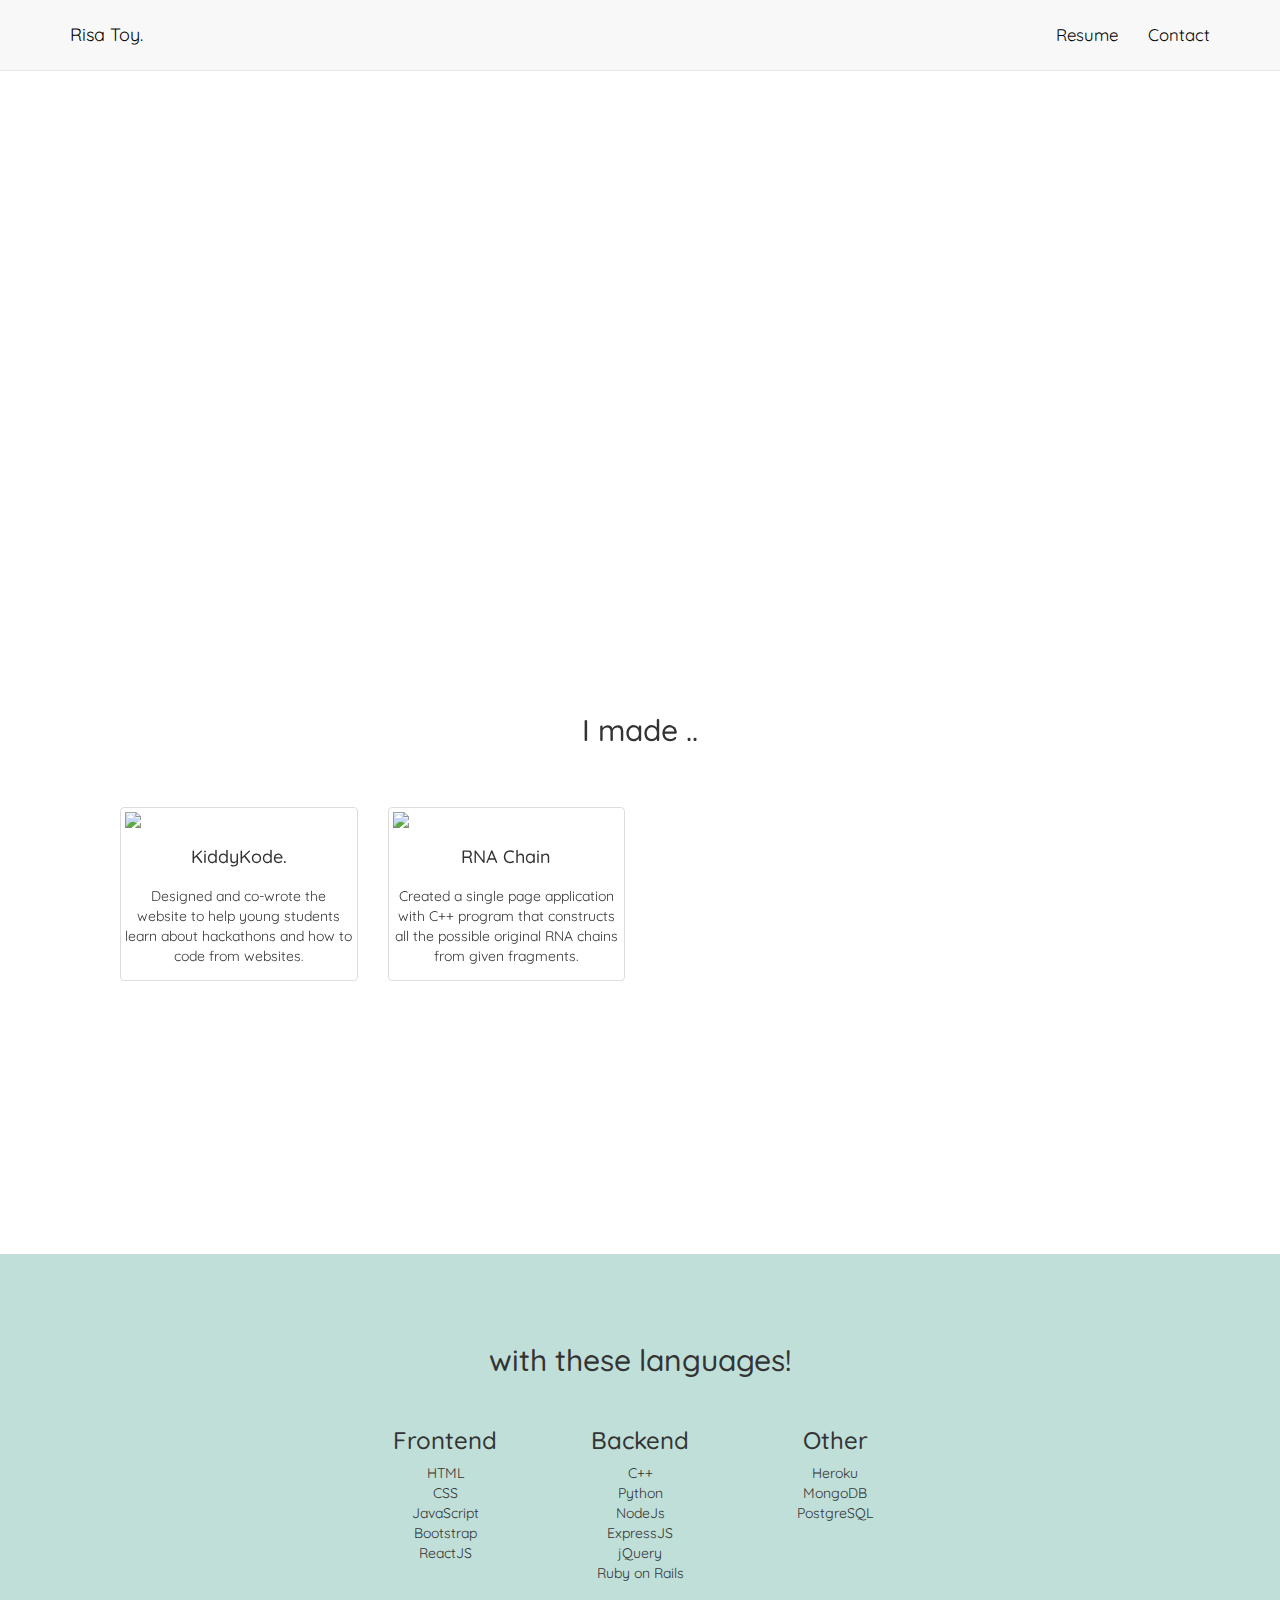
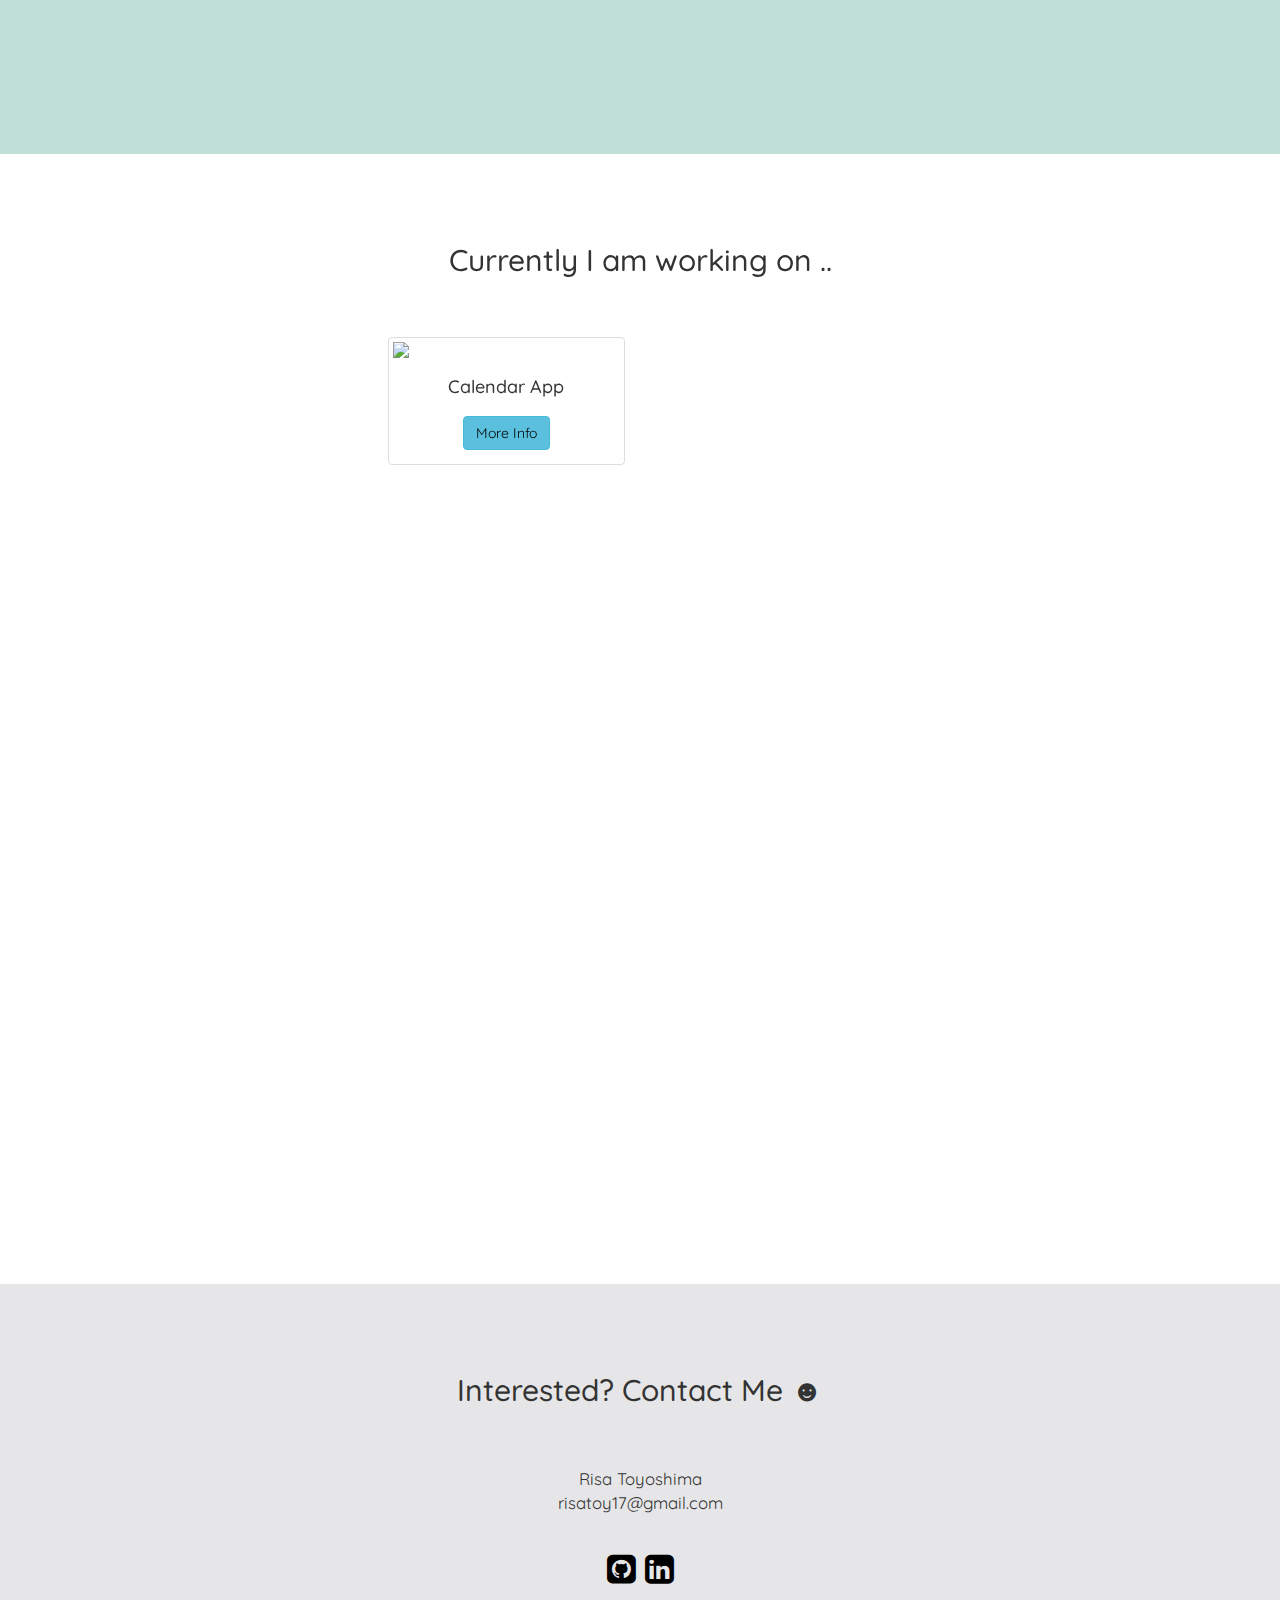
==== index.html @ 708b4627 "add fix background for mobile screen" ====
<!DOCTYPE html>
<html>
<head>
	<title>Risa Toyohsima</title>
	<link rel="stylesheet" type="text/css" href="css/styles.css">

	<link href="https://fonts.googleapis.com/css?family=Quicksand:500" rel="stylesheet">

	 <!-- Latest compiled and minified CSS -->
	<link rel="stylesheet" href="https://maxcdn.bootstrapcdn.com/bootstrap/3.3.7/css/bootstrap.min.css" integrity="sha384-BVYiiSIFeK1dGmJRAkycuHAHRg32OmUcww7on3RYdg4Va+PmSTsz/K68vbdEjh4u" crossorigin="anonymous">

	<!-- Optional theme -->
	<link rel="stylesheet" href="https://maxcdn.bootstrapcdn.com/bootstrap/3.3.7/css/bootstrap-theme.min.css" integrity="sha384-rHyoN1iRsVXV4nD0JutlnGaslCJuC7uwjduW9SVrLvRYooPp2bWYgmgJQIXwl/Sp" crossorigin="anonymous">

	<!-- Latest compiled and minified JavaScript -->
	<script src="https://maxcdn.bootstrapcdn.com/bootstrap/3.3.7/js/bootstrap.min.js" integrity="sha384-Tc5IQib027qvyjSMfHjOMaLkfuWVxZxUPnCJA7l2mCWNIpG9mGCD8wGNIcPD7Txa" crossorigin="anonymous"></script>

	<link rel="stylesheet" type="text/css" href="https://maxcdn.bootstrapcdn.com/font-awesome/4.7.0/css/font-awesome.min.css">  <!-- Font Awesome cdn -->

	<style>
	/*for mobile screen*/
	@media (max-width: 600px) {
		#wrap{background: none}

		body::before {
		  content:"";
		  display:block;
		  position:fixed;
		  top:0;
		  left:0;
		  z-index:-1;
		  width:100%;
		  height:100vh;
		  background:url(images/background.jpg) center/cover no-repeat; 
		  -webkit-background-size:cover;/*Android4*/
  	}
	}
	</style>

</head>
<body style="background-image: url(images/background.jpg); background-attachment: fixed;">
	<div id="wrap">
	<nav class="navbar navbar-default navbar-static-top" id="navigation">
	  <div class="container">
	    <div class="navbar-header">
	      <button type="button" class="navbar-toggle collapsed" data-toggle="collapse" data-target="#bs-example-navbar-collapse-1">
	        <span class="sr-only">Toggle navigation</span>
	        <span class="icon-bar"></span>
	        <span class="icon-bar"></span>
	        <span class="icon-bar"></span>
	      </button>
	      <a class="navbar-brand" href="#">Risa Toy.</a>
	    </div>

	    <div class="collapse navbar-collapse" id="bs-example-navbar-collapse-1">
	      <ul class="nav navbar-nav navbar-right">
	        <li><a href="files/RisaToyoshima_resume.pdf">Resume</a></li>
	        <li><a href="#contact">Contact</a></li>
	      </ul>
	    </div>
	  </div>
	</nav>


	<div id="header" class="text-center box1" style="background-image: url(images/header.jpg)">
		<div id="header-box">
			<h2> Hi, I am Risa</h2>
			<h4> Developer </h4>
		</div>
	</div>

	<div class="text-center box2">
		<h2> I made ..  </h2>

		<div class="row text-center" style="display:flex, flex-wrap: wrap;" id="box-projects">
			<div class="col-md-3 col-sm-6">
				<div class="thumbnail">
					<a href="https://agile-reef-60707.herokuapp.com/">
						<img src="images/kiddykode_screenshot.jpg">
					</a>
					<div class="caption">
						<h4>KiddyKode.</h4>
					</div>
					<p>
						Designed and co-wrote the website to help young students learn about hackathons and how to code from websites.
					</p>
				</div>
			</div>

			<div class="col-md-3 col-sm-6">
				<div class="thumbnail">
					<a href="https://sheltered-island-17339.herokuapp.com/">
						<img src="images/rnachain_screenshot.jpg">
					</a>
					<div class="caption">
						<h4>RNA Chain</h4>
					</div>
					<p>
						Created a single page application with C++ program that constructs all the possible original RNA chains from given fragments.
					</p>
				</div>
			</div>

		</div>

	</div>

	<div class="text-center box1" style="background-color: #c0dfd9">
		<h2> with these languages!</h2>
		<br >
		<div class="row">
			<div class="col-sm-2 col-sm-offset-3">
				<h3>Frontend</h3>
			</div>
			<div class="col-sm-2">
				<h3>Backend</h3>
			</div>
			<div class="col-sm-2">
				<h3>Other</h3>
			</div>
		</div>
		<div class="row">
			<div class="col-sm-2 col-sm-offset-3">
				<ul>
					<li>HTML</li>
					<li>CSS</li>
					<li>JavaScript</li>
					<li>Bootstrap</li>
					<li>ReactJS</li>
				</ul>
			</div>
			<div class="col-sm-2">
				<ul>
					<li>C++</li>
					<li>Python</li>
					<li>NodeJs</li>
					<li>ExpressJS</li>
					<li>jQuery</li>
					<li>Ruby on Rails</li>
				</ul>
			</div>
			<div class="col-sm-2">
				<ul>
					<li>Heroku</li>
					<li>MongoDB</li>
					<li>PostgreSQL</li>
				</ul>
			</div>
		</div>
	</div>

	<div class="text-center box2">
			<h2> Currently I am working on .. </h2>

			<div class="row text-center" style="display:flex, flex-wrap: wrap;" id="box-projects">
				<div class="col-md-3 col-md-offset-3 col-sm-6">
					<div class="thumbnail">
						<a href="https://pacific-cliffs-77403.herokuapp.com/">
							<img src="images/calendarapp_screenshot.jpg">
						</a>
						<div class="caption">
							<h4>Calendar App</h4>
						</div>
						<p>
							<a href="calendar.html" class="btn btn-info">More Info</a>
						</p>
					</div>
				</div>
			</div>
	</div>

	<div class="text-center box1" style="background-image: url(images/adventure.jpg)">
		<div id="statement-box">
			<h1> I am full of eagerness and curiosity,</h1>
			<h1> passionate about learning new things!</h1>
		</div>
	</div>

	<div id="contact" class="text-center box1" style="background-color: #e6e6e8">
		<h2>Interested? Contact Me ☻ </h2>

		<div id="contact-box" class="text-center">
			Risa Toyoshima<br>
			risatoy17@gmail.com
			<div id="social-buttons" class="text-center">
				<a href="https://github.com/Risatoy"><i class="fa fa-github-square" aria-hidden="true"></i></a>
				<a href="https://www.linkedin.com/in/risatoyoshima/"><i class="fa fa-linkedin-square" aria-hidden="true"></i></a>
			</div>
		</div>

	</div>
</div>
</body>
</html>
---- css/styles.css ----
body, h2, div {
	font-family: 'Quicksand', sans-serif;
}

body:before {
  content: "";
  display: block;
  position: fixed;
  left: 0;
  top: 0;
  width: 100%;
  height: 100%;
  z-index: -10;
  background: url(photos/2452.jpg) no-repeat center center;
  -webkit-background-size: cover;
  -moz-background-size: cover;
  -o-background-size: cover;
  background-size: cover;
}

#navigation {
	margin-bottom: 0;
	padding: 10px;
	font-size: 120%;
}

#header {
	color: white;
	padding: 200px;
}

#header-box {
	outline: white solid thick;
	width: 370px;
	padding: 30px;
	margin: auto;
}


.box1 {
	background-position: center;
	min-height: 500px;
	position: relative;
	background-size: cover;
	padding: 70px;
}

.box2 {
	background-position: center;
	min-height: 630px;
	position: relative;
	background-size: cover;
	padding: 70px;
}

ul {
	list-style: none;
	padding-left: 0;
}

#statement-box {
	margin: auto;
	padding: 110px;
	color: white;
	line-height: 200%;
	font-weight: bold;
}

#contact-box {
	padding: 50px;
	font-size: 120%;

}

#social-buttons {
	padding: 30px;
	font-size: 200%;
}

a {
	text-decoration: none;
	color: black !important;
}

#box-projects {
	padding: 50px;
}
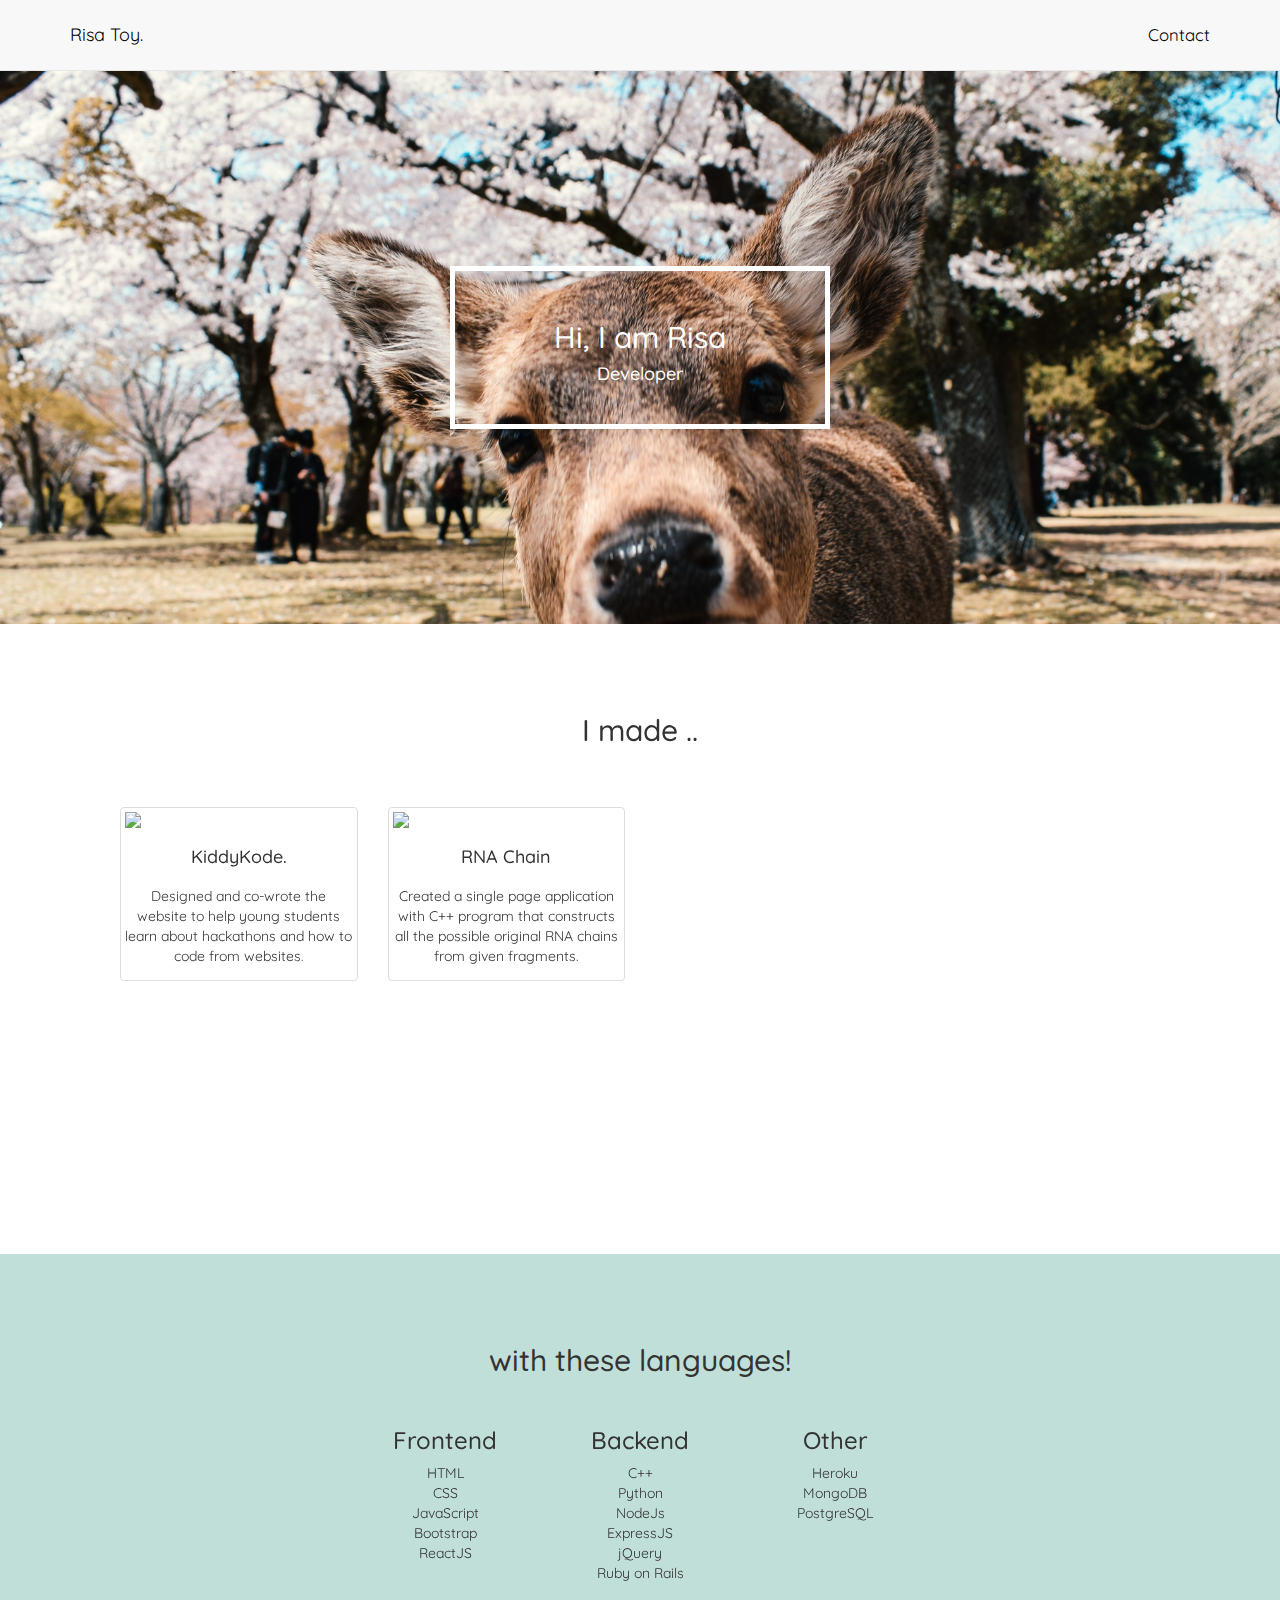
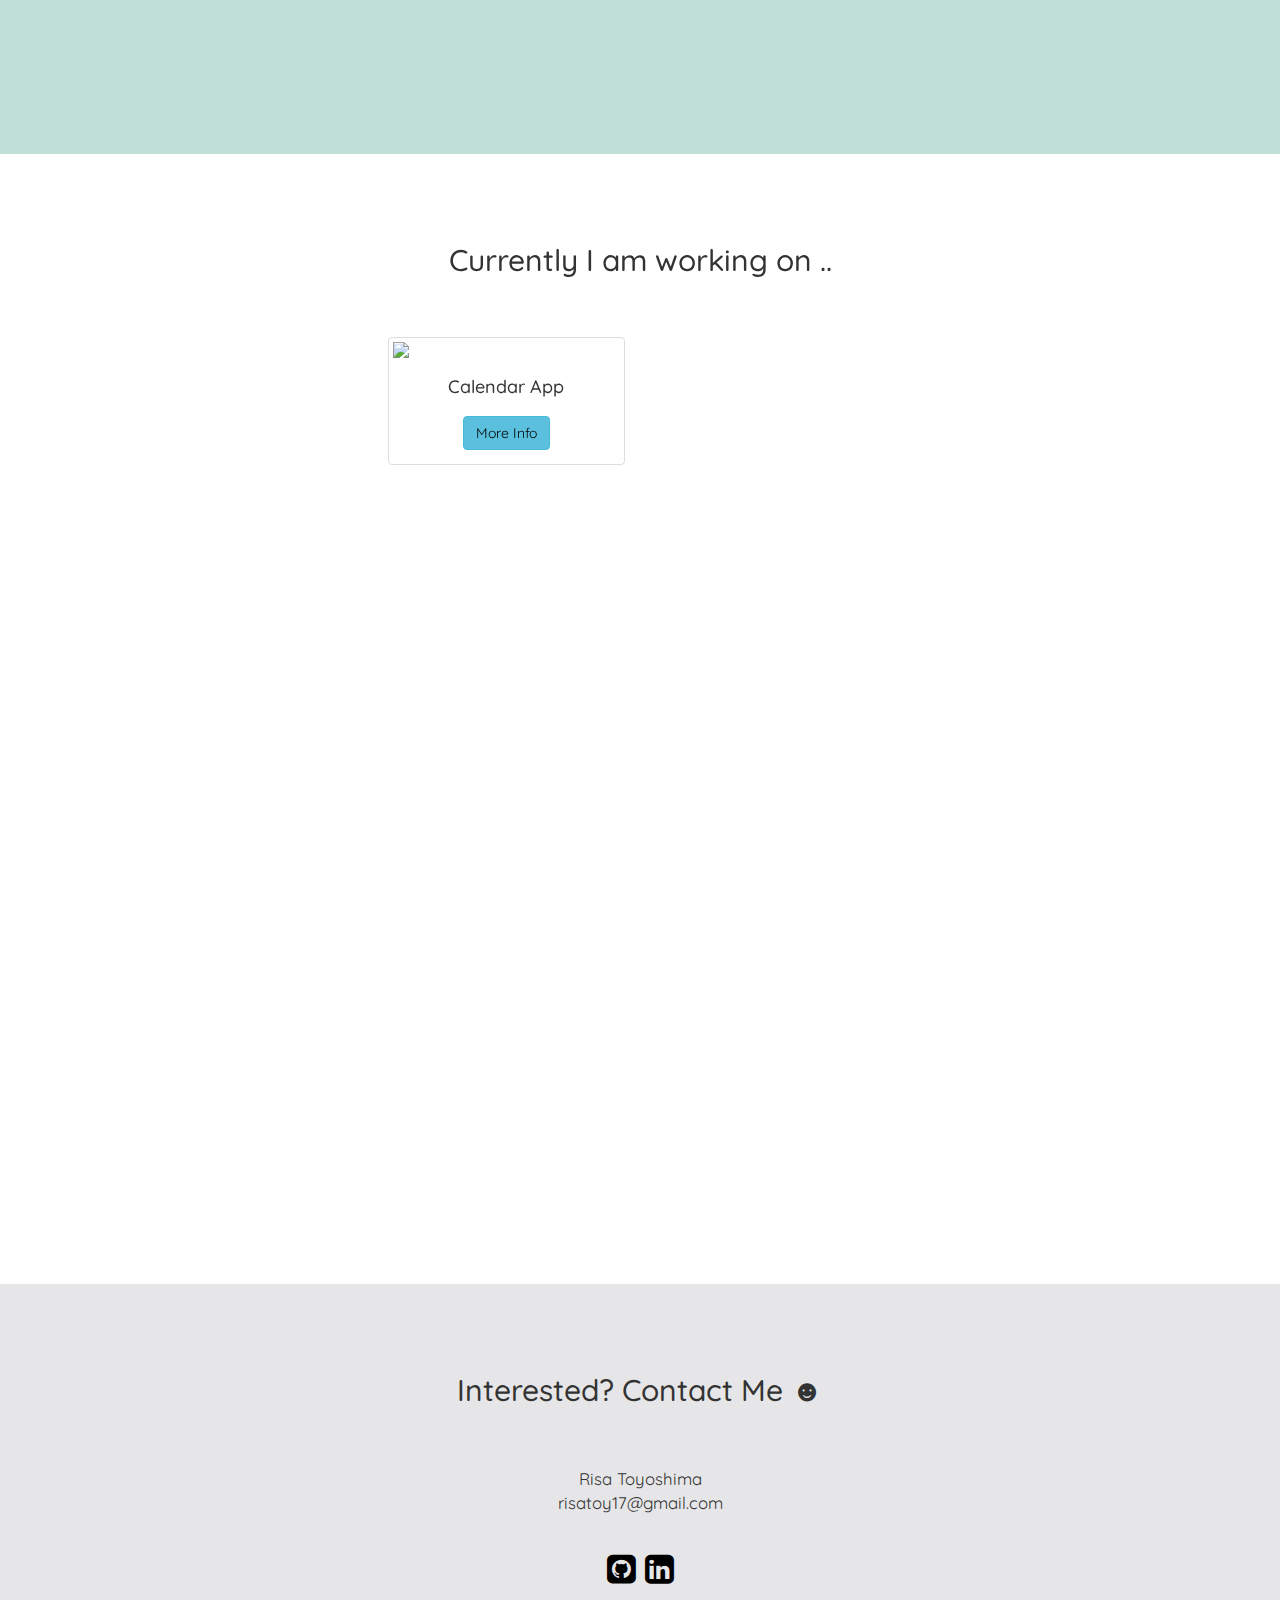
==== commit 7626090f: "remove resume" ====
--- a/index.html
+++ b/index.html
@@ -54,7 +54,7 @@
 
 	    <div class="collapse navbar-collapse" id="bs-example-navbar-collapse-1">
 	      <ul class="nav navbar-nav navbar-right">
-	        <li><a href="files/RisaToyoshima_resume.pdf">Resume</a></li>
+<!--	        <li><a href="files/RisaToyoshima_resume.pdf">Resume</a></li>-->
 	        <li><a href="#contact">Contact</a></li>
 	      </ul>
 	    </div>
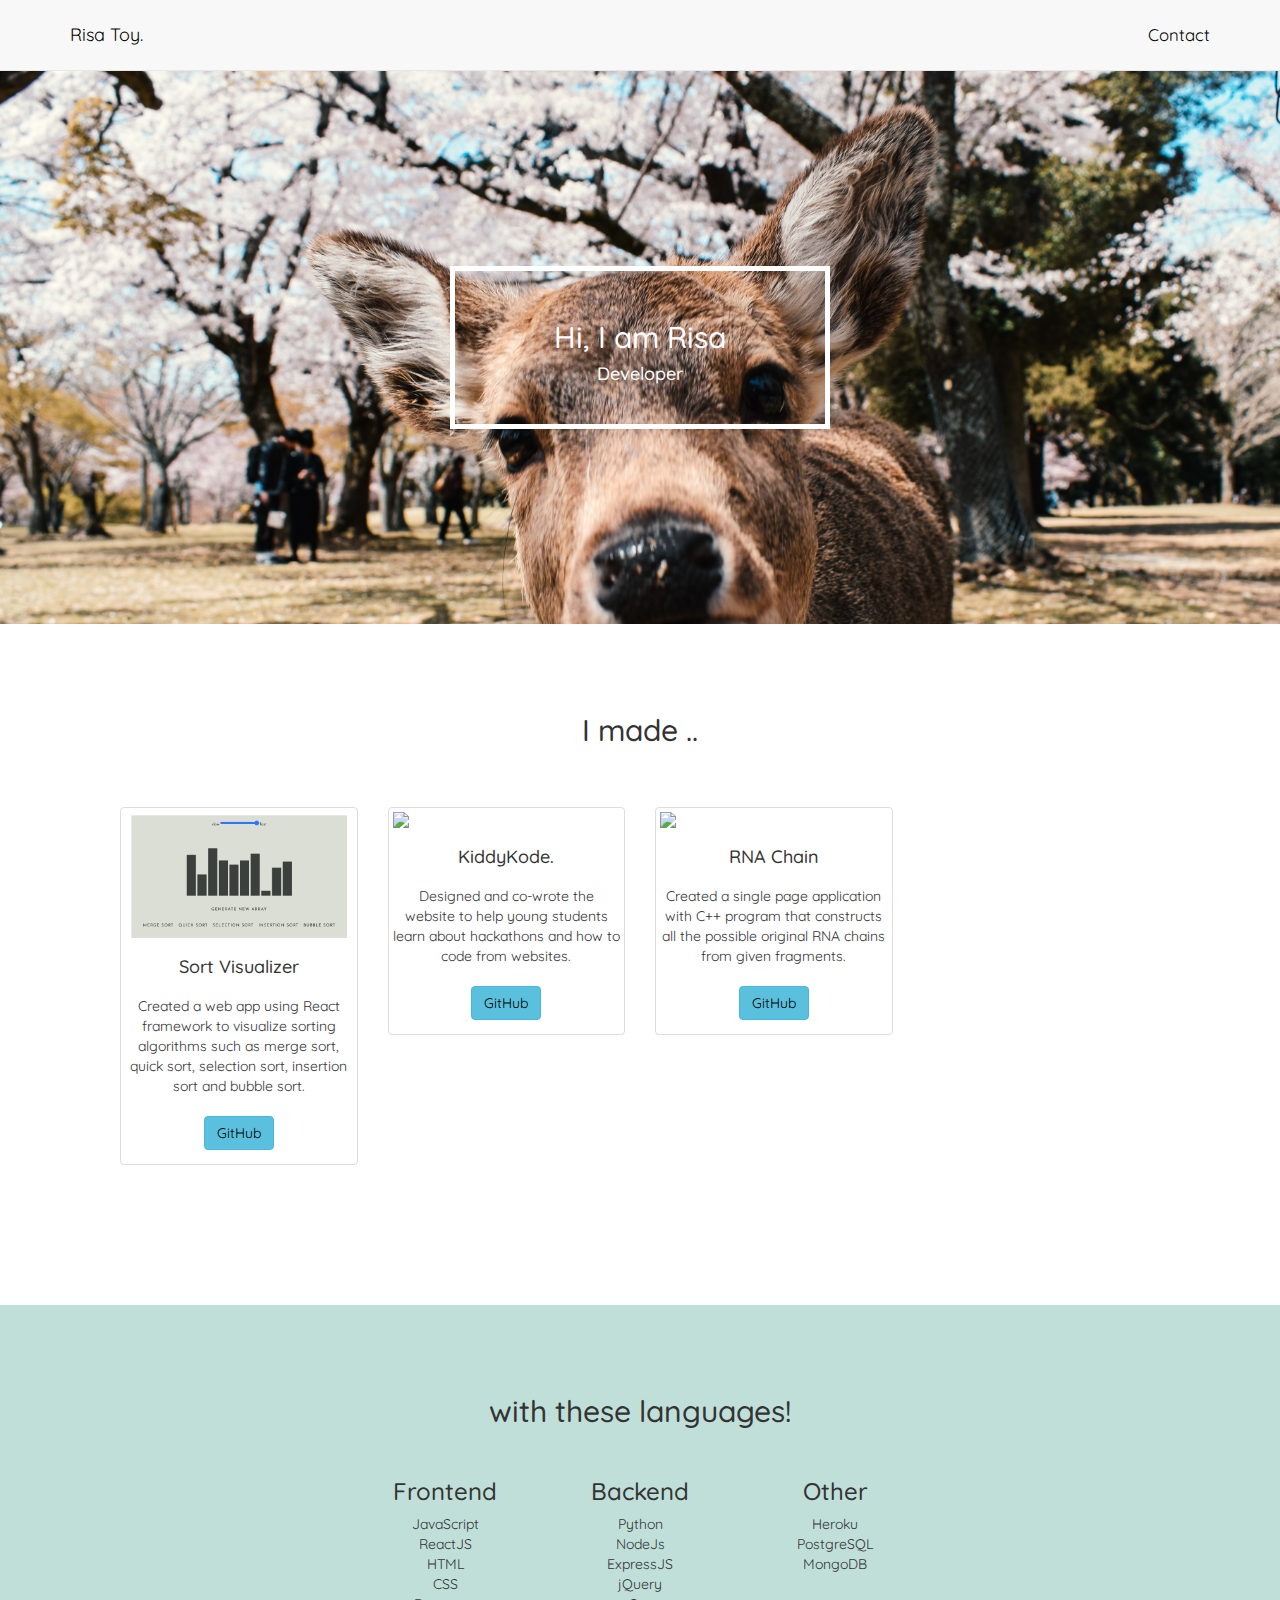
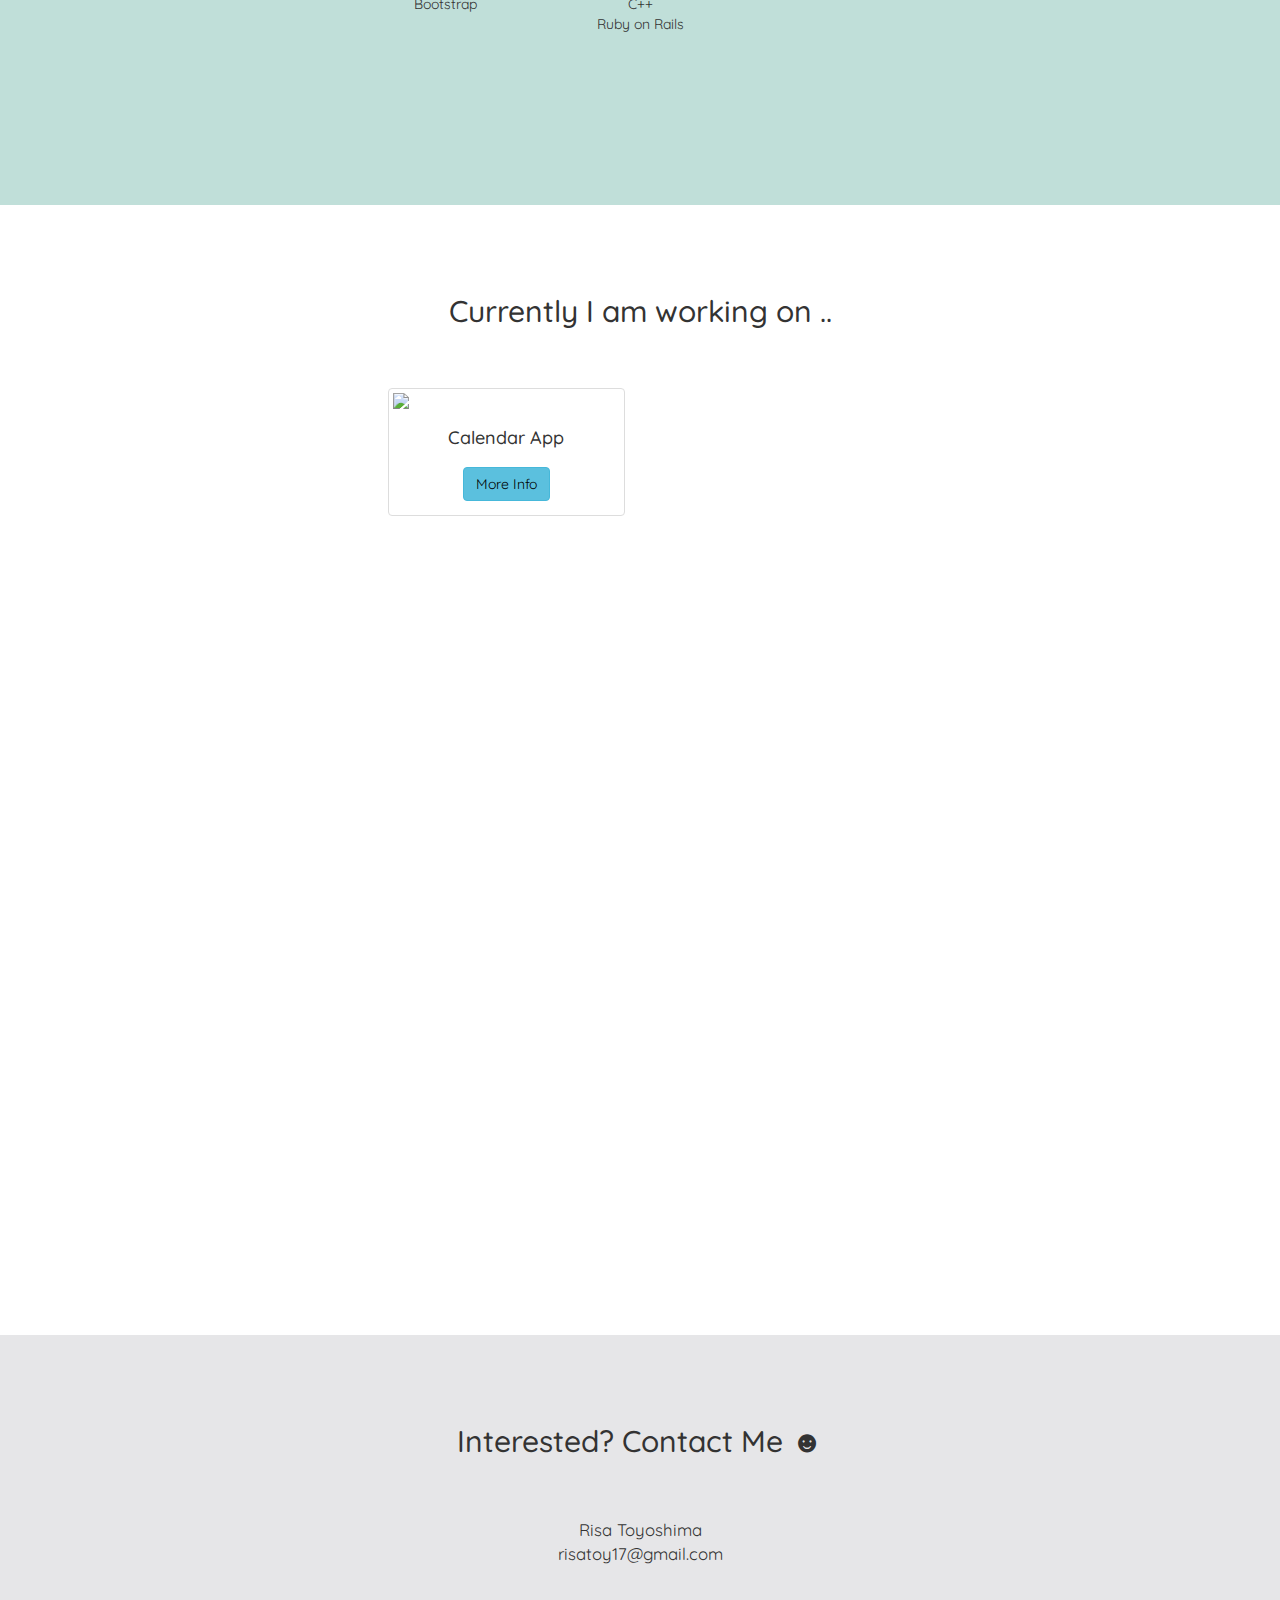
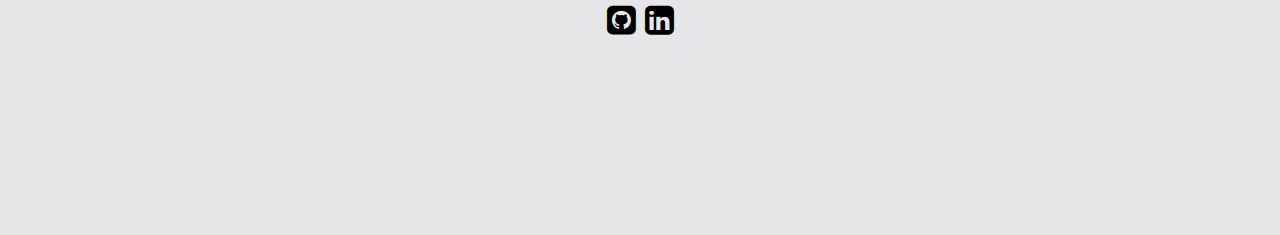
==== commit 9df5c11e: "add sort visualier project" ====
--- a/index.html
+++ b/index.html
@@ -73,7 +73,23 @@
 		<h2> I made ..  </h2>
 
 		<div class="row text-center" style="display:flex, flex-wrap: wrap;" id="box-projects">
-			<div class="col-md-3 col-sm-6">
+			<div class="col-md-3 col-sm-6 d-flex">
+				<div class="thumbnail">
+					<a href="https://risatoy.github.io/sort-visualizer/">
+						<img src="images/sortvisualizer_screenshot.png">
+					</a>
+					<div class="caption">
+						<h4>Sort Visualizer</h4>
+					</div>
+					<p>
+						Created a web app using React framework to visualize sorting algorithms such as merge sort, quick sort, selection sort, insertion sort and bubble sort. <br><br>
+
+						<a href="https://github.com/risatoy/sort-visualizer" class="btn btn-info">GitHub</a>
+					</p>
+				</div>
+			</div>
+
+			<div class="col-md-3 col-sm-6 d-flex">
 				<div class="thumbnail">
 					<a href="https://agile-reef-60707.herokuapp.com/">
 						<img src="images/kiddykode_screenshot.jpg">
@@ -82,12 +98,13 @@
 						<h4>KiddyKode.</h4>
 					</div>
 					<p>
-						Designed and co-wrote the website to help young students learn about hackathons and how to code from websites.
+						Designed and co-wrote the website to help young students learn about hackathons and how to code from websites. <br><br>
+						<a href="https://github.com/risatoy/KiddyKode" class="btn btn-info">GitHub</a>
 					</p>
 				</div>
 			</div>
 
-			<div class="col-md-3 col-sm-6">
+			<div class="col-md-3 col-sm-6 d-flex">
 				<div class="thumbnail">
 					<a href="https://sheltered-island-17339.herokuapp.com/">
 						<img src="images/rnachain_screenshot.jpg">
@@ -96,7 +113,8 @@
 						<h4>RNA Chain</h4>
 					</div>
 					<p>
-						Created a single page application with C++ program that constructs all the possible original RNA chains from given fragments.
+						Created a single page application with C++ program that constructs all the possible original RNA chains from given fragments. <br><br>
+						<a href="https://github.com/risatoy/RNAchain" class="btn btn-info">GitHub</a>
 					</p>
 				</div>
 			</div>
@@ -122,28 +140,28 @@
 		<div class="row">
 			<div class="col-sm-2 col-sm-offset-3">
 				<ul>
+					<li>JavaScript</li>
+					<li>ReactJS</li>
 					<li>HTML</li>
 					<li>CSS</li>
-					<li>JavaScript</li>
 					<li>Bootstrap</li>
-					<li>ReactJS</li>
 				</ul>
 			</div>
 			<div class="col-sm-2">
 				<ul>
-					<li>C++</li>
 					<li>Python</li>
 					<li>NodeJs</li>
 					<li>ExpressJS</li>
 					<li>jQuery</li>
+					<li>C++</li>
 					<li>Ruby on Rails</li>
 				</ul>
 			</div>
 			<div class="col-sm-2">
 				<ul>
 					<li>Heroku</li>
+					<li>PostgreSQL</li>
 					<li>MongoDB</li>
-					<li>PostgreSQL</li>
 				</ul>
 			</div>
 		</div>
--- a/css/styles.css
+++ b/css/styles.css
@@ -1,21 +1,5 @@
 body, h2, div {
 	font-family: 'Quicksand', sans-serif;
-}
-
-body:before {
-  content: "";
-  display: block;
-  position: fixed;
-  left: 0;
-  top: 0;
-  width: 100%;
-  height: 100%;
-  z-index: -10;
-  background: url(photos/2452.jpg) no-repeat center center;
-  -webkit-background-size: cover;
-  -moz-background-size: cover;
-  -o-background-size: cover;
-  background-size: cover;
 }
 
 #navigation {
@@ -35,7 +19,6 @@
 	padding: 30px;
 	margin: auto;
 }
-
 
 .box1 {
 	background-position: center;
@@ -84,4 +67,4 @@
 
 #box-projects {
 	padding: 50px;
-}
+}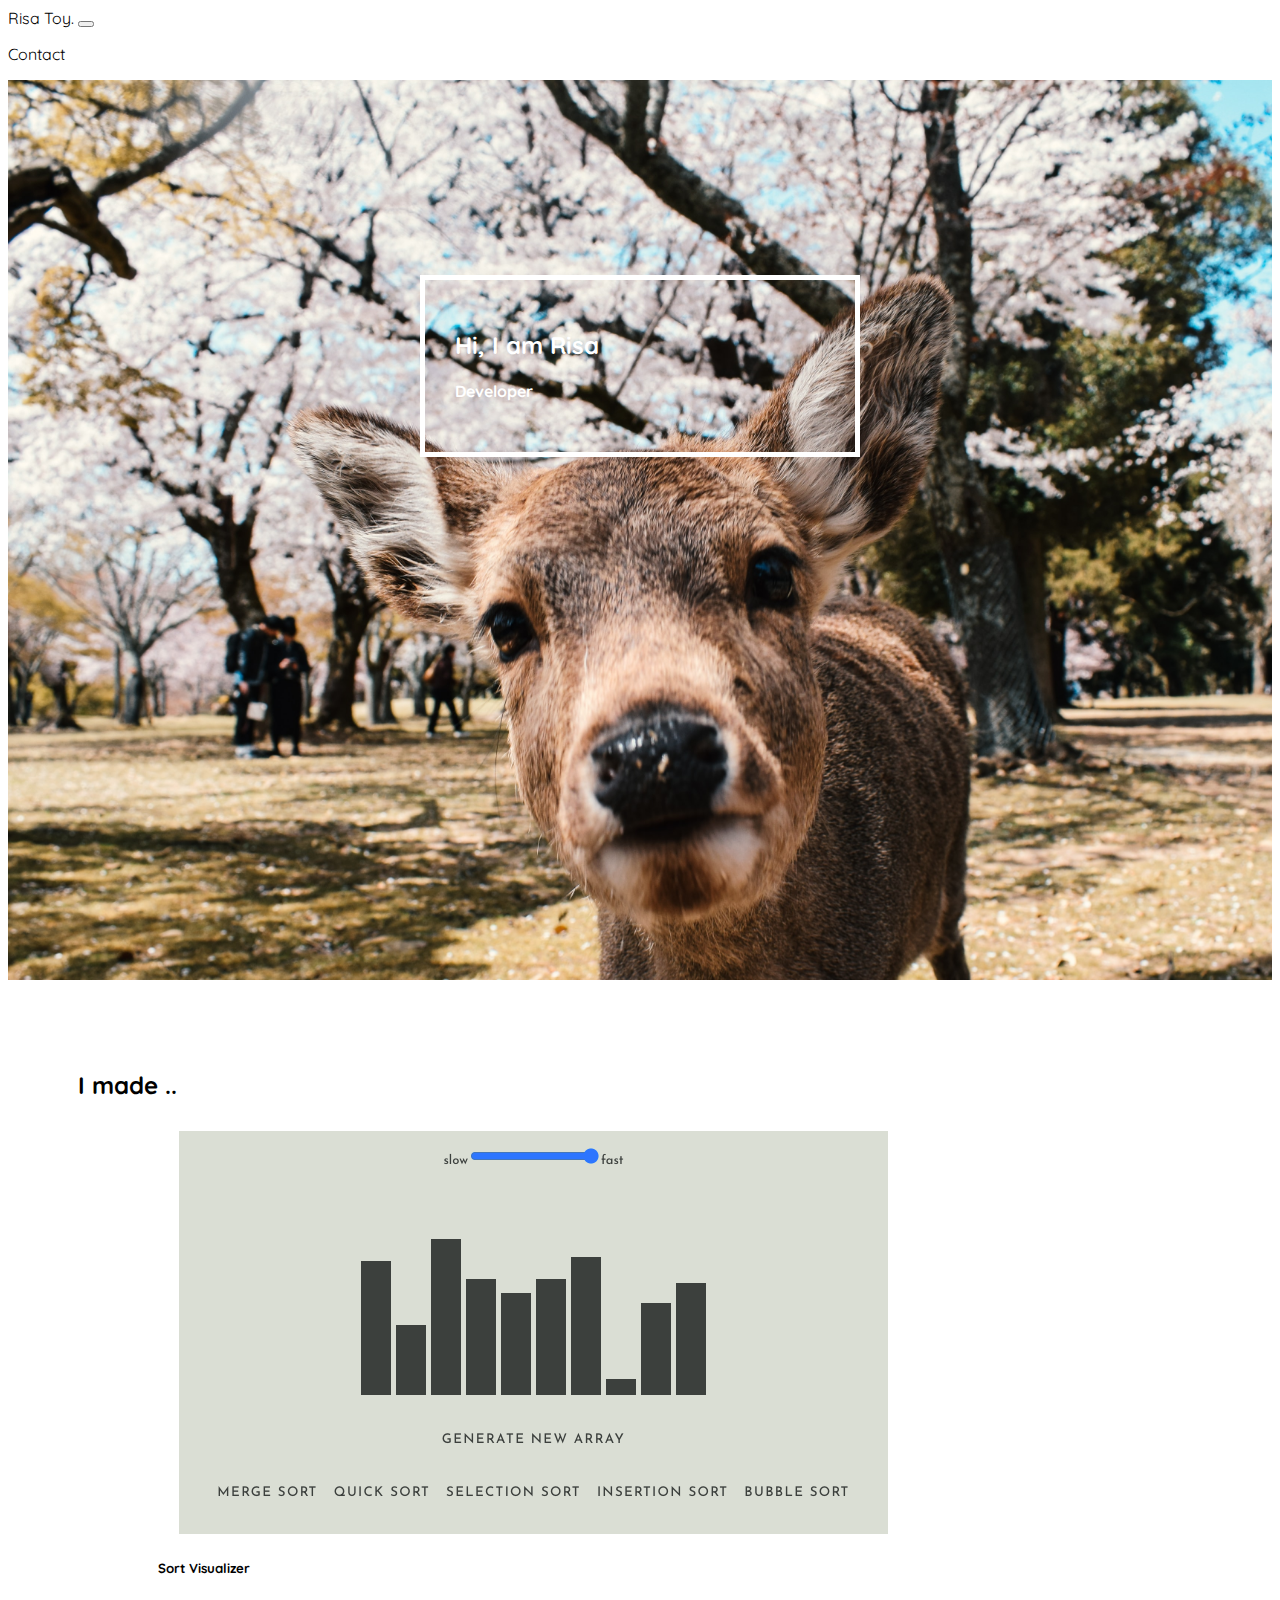
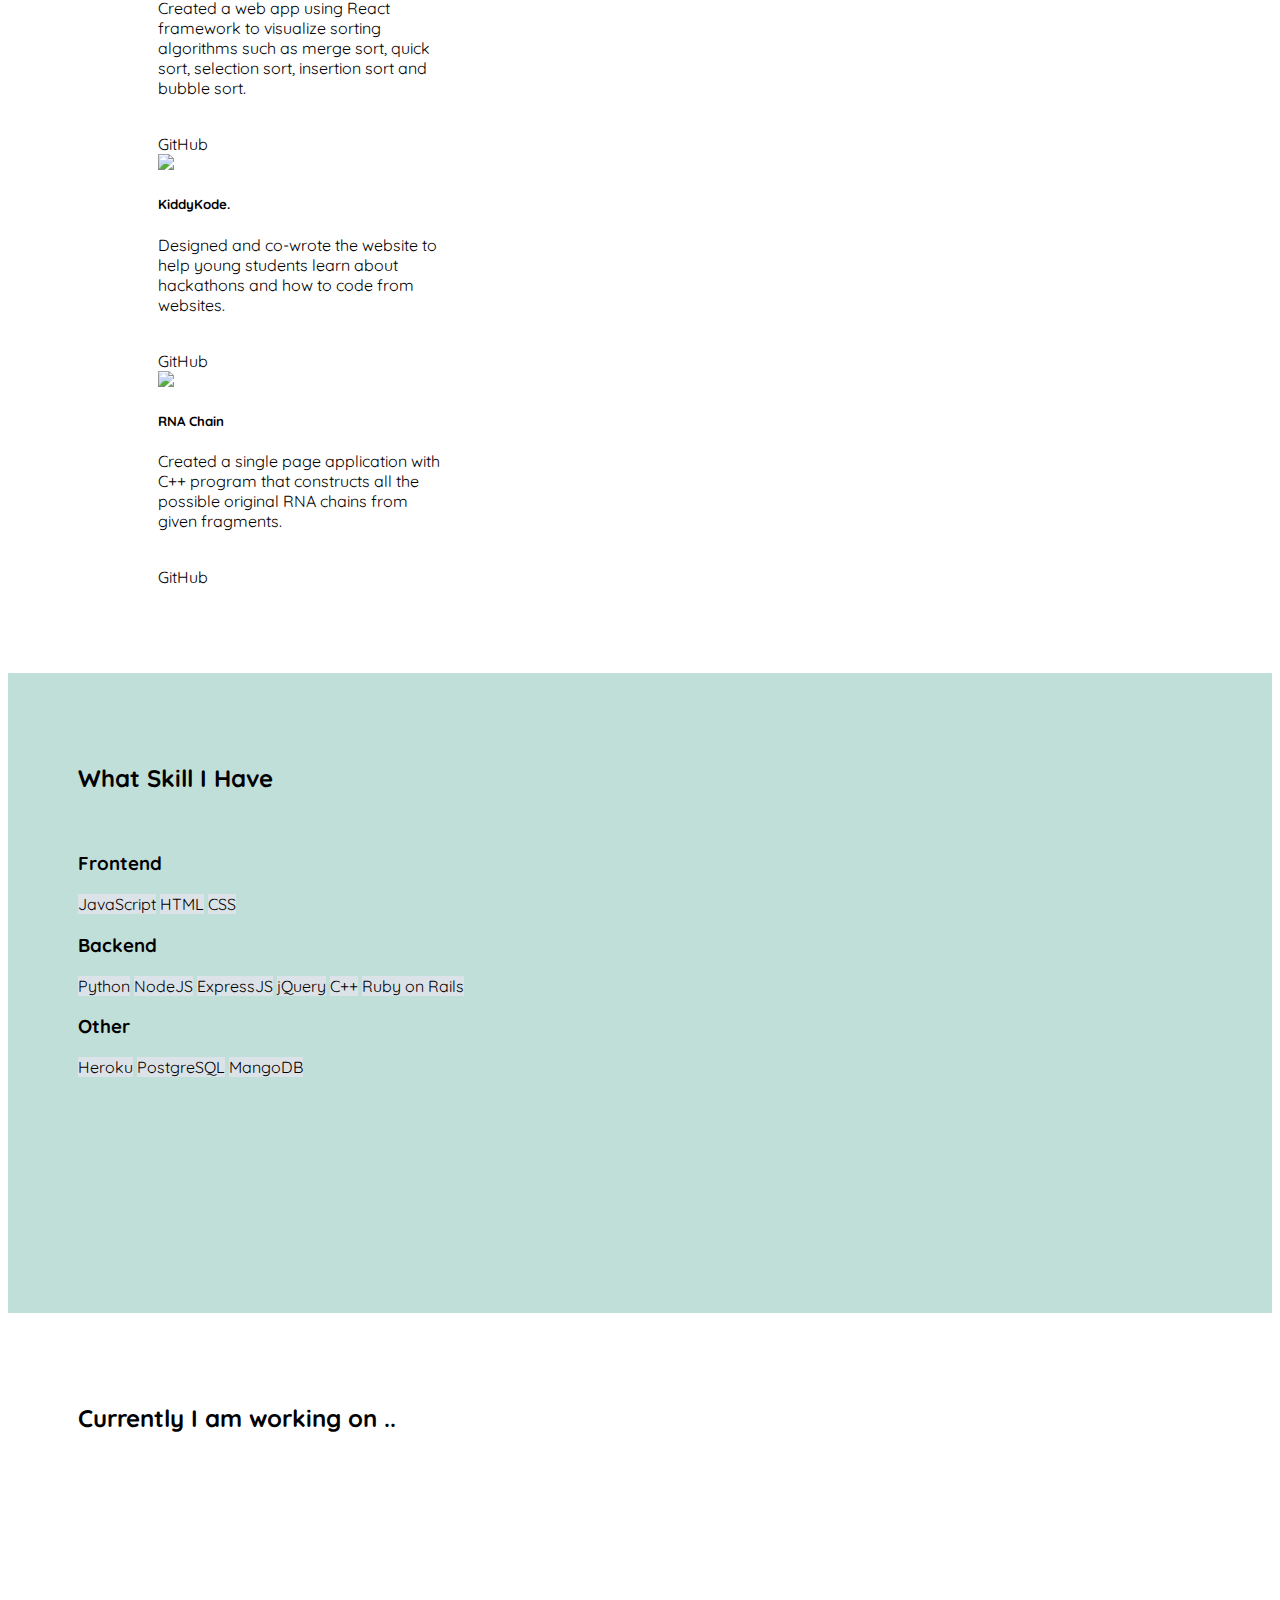
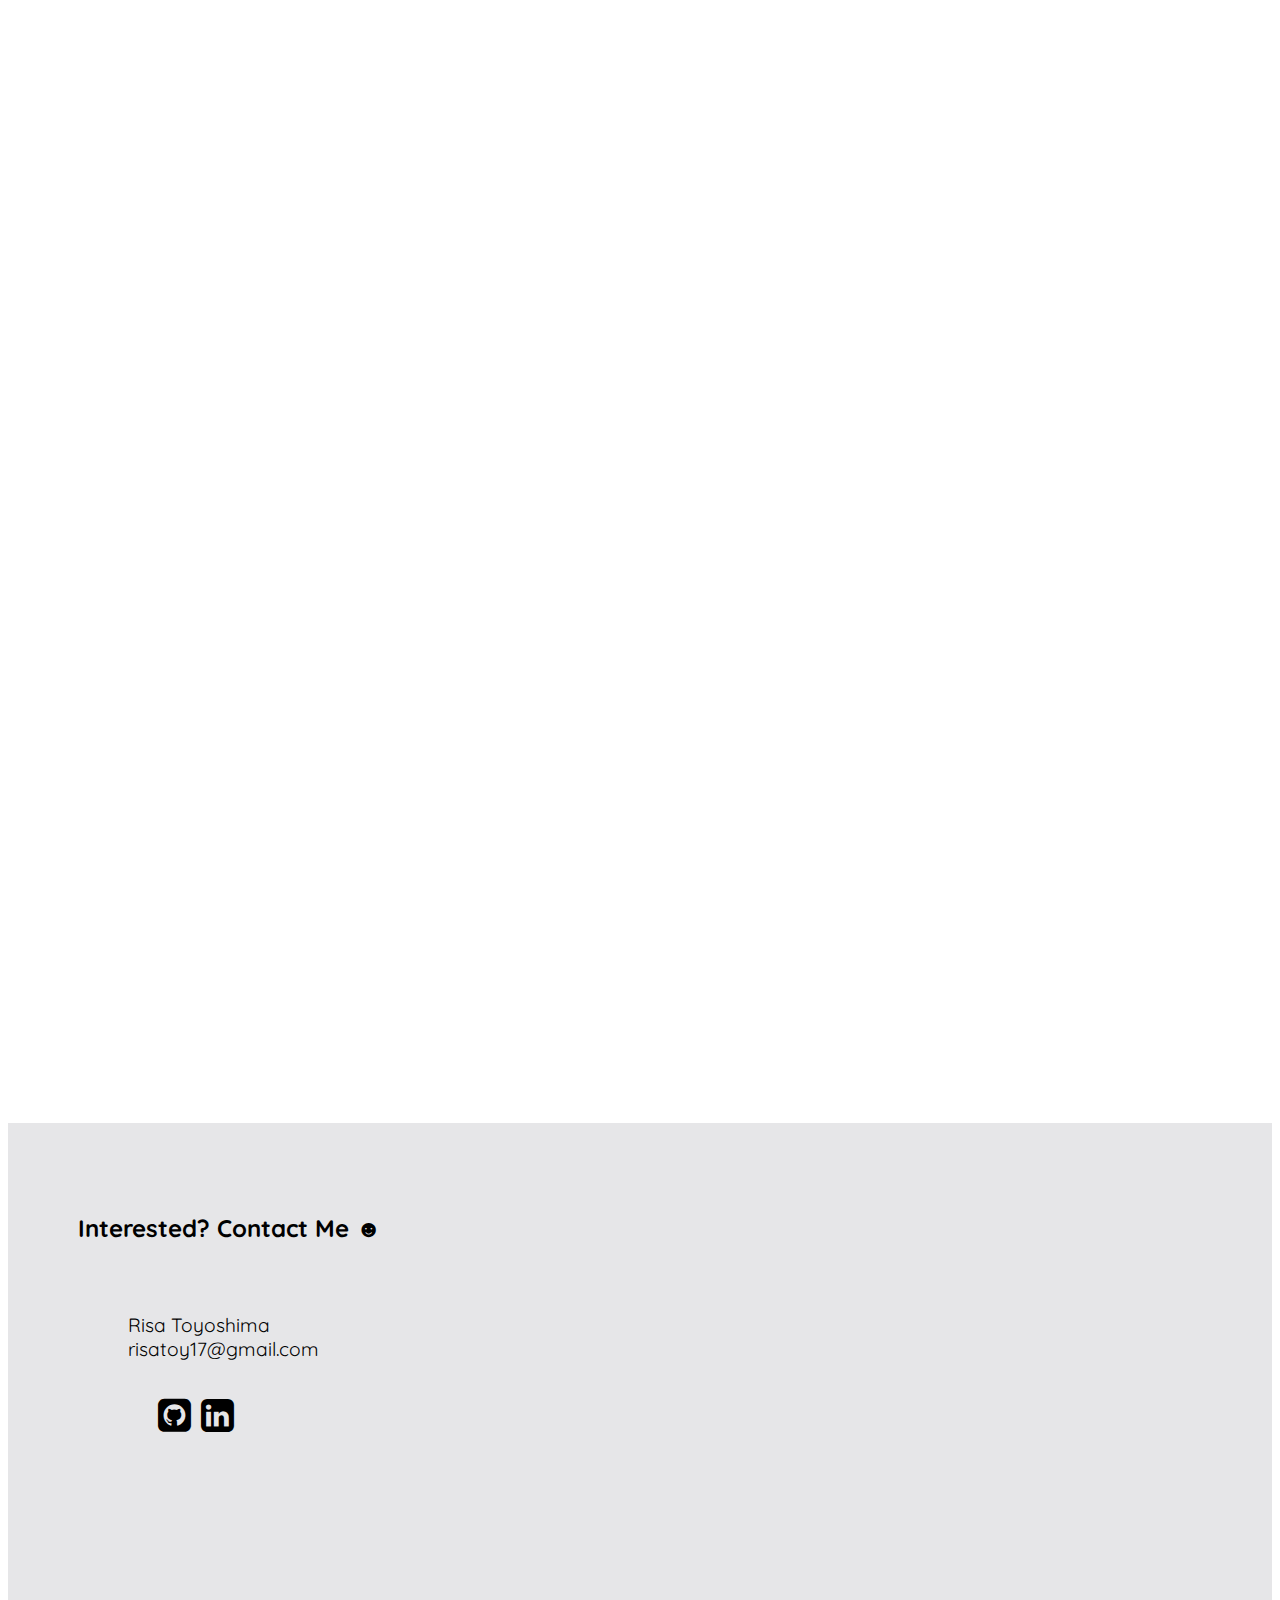
==== commit 90ed2b69: "updated my skills" ====
--- a/index.html
+++ b/index.html
@@ -6,15 +6,9 @@
 
 	<link href="https://fonts.googleapis.com/css?family=Quicksand:500" rel="stylesheet">
 
-	 <!-- Latest compiled and minified CSS -->
-	<link rel="stylesheet" href="https://maxcdn.bootstrapcdn.com/bootstrap/3.3.7/css/bootstrap.min.css" integrity="sha384-BVYiiSIFeK1dGmJRAkycuHAHRg32OmUcww7on3RYdg4Va+PmSTsz/K68vbdEjh4u" crossorigin="anonymous">
-
-	<!-- Optional theme -->
-	<link rel="stylesheet" href="https://maxcdn.bootstrapcdn.com/bootstrap/3.3.7/css/bootstrap-theme.min.css" integrity="sha384-rHyoN1iRsVXV4nD0JutlnGaslCJuC7uwjduW9SVrLvRYooPp2bWYgmgJQIXwl/Sp" crossorigin="anonymous">
-
-	<!-- Latest compiled and minified JavaScript -->
-	<script src="https://maxcdn.bootstrapcdn.com/bootstrap/3.3.7/js/bootstrap.min.js" integrity="sha384-Tc5IQib027qvyjSMfHjOMaLkfuWVxZxUPnCJA7l2mCWNIpG9mGCD8wGNIcPD7Txa" crossorigin="anonymous"></script>
-
+	 <!-- Bootstrap CSS -->
+	<link rel="stylesheet" href="https://cdn.jsdelivr.net/npm/bootstrap@4.6.0/dist/css/bootstrap.min.css" integrity="sha384-B0vP5xmATw1+K9KRQjQERJvTumQW0nPEzvF6L/Z6nronJ3oUOFUFpCjEUQouq2+l" crossorigin="anonymous">
+	
 	<link rel="stylesheet" type="text/css" href="https://maxcdn.bootstrapcdn.com/font-awesome/4.7.0/css/font-awesome.min.css">  <!-- Font Awesome cdn -->
 
 	<style>
@@ -40,26 +34,20 @@
 </head>
 <body style="background-image: url(images/background.jpg); background-attachment: fixed;">
 	<div id="wrap">
-	<nav class="navbar navbar-default navbar-static-top" id="navigation">
-	  <div class="container">
-	    <div class="navbar-header">
-	      <button type="button" class="navbar-toggle collapsed" data-toggle="collapse" data-target="#bs-example-navbar-collapse-1">
-	        <span class="sr-only">Toggle navigation</span>
-	        <span class="icon-bar"></span>
-	        <span class="icon-bar"></span>
-	        <span class="icon-bar"></span>
-	      </button>
-	      <a class="navbar-brand" href="#">Risa Toy.</a>
-	    </div>
+		<nav class="navbar navbar-expand-lg navbar-light bg-light">
+			<a class="navbar-brand" href="#">Risa Toy.</a>
 
-	    <div class="collapse navbar-collapse" id="bs-example-navbar-collapse-1">
-	      <ul class="nav navbar-nav navbar-right">
-<!--	        <li><a href="files/RisaToyoshima_resume.pdf">Resume</a></li>-->
-	        <li><a href="#contact">Contact</a></li>
-	      </ul>
-	    </div>
-	  </div>
-	</nav>
+			<button class="navbar-toggler" type="button" data-toggle="collapse" data-target="#navbarNav" aria-controls="navbarNav" aria-expanded="false" aria-label="Toggle navigation">
+			  <span class="navbar-toggler-icon"></span>
+			</button>
+			<div class="collapse navbar-collapse" id="navbarNav">
+			  <ul class="navbar-nav">
+				<li class="nav-item">
+				  <a class="nav-link" href="#contact">Contact</a>
+				</li>
+			  </ul>
+			</div>
+		  </nav>	
 
 
 	<div id="header" class="text-center box1" style="background-image: url(images/header.jpg)">
@@ -72,119 +60,80 @@
 	<div class="text-center box2">
 		<h2> I made ..  </h2>
 
-		<div class="row text-center" style="display:flex, flex-wrap: wrap;" id="box-projects">
-			<div class="col-md-3 col-sm-6 d-flex">
-				<div class="thumbnail">
-					<a href="https://risatoy.github.io/sort-visualizer/">
-						<img src="images/sortvisualizer_screenshot.png">
-					</a>
-					<div class="caption">
-						<h4>Sort Visualizer</h4>
+		<dir class="row ">
+			<dir class='col-sm-4'>
+				<div class="card" style="width: 18rem;">
+					<img src="images/sortvisualizer_screenshot.png" class="card-img-top">
+					<div class="card-body">
+						<h5 class="card-title">Sort Visualizer</h5>
+						<p class="card-text">Created a web app using React framework to visualize sorting algorithms such as merge sort, quick sort, selection sort, insertion sort and bubble sort. <br><br></p>
+						<a href="https://github.com/risatoy/sort-visualizer" class="btn btn-primary">GitHub</a>
 					</div>
-					<p>
-						Created a web app using React framework to visualize sorting algorithms such as merge sort, quick sort, selection sort, insertion sort and bubble sort. <br><br>
+				</div>
+			</dir>
 
-						<a href="https://github.com/risatoy/sort-visualizer" class="btn btn-info">GitHub</a>
-					</p>
+			<dir class='col-sm-4'>
+				<div class="card" style="width: 18rem;">
+					<img src="images/kiddykode_screenshot.jpg" class="card-img-top">
+					<div class="card-body">
+						<h5 class="card-title">KiddyKode.</h5>
+						<p class="card-text">Designed and co-wrote the website to help young students learn about hackathons and how to code from websites. <br><br></p>
+						<a href="https://github.com/risatoy/KiddyKode" class="btn btn-primary">GitHub</a>
+					</div>
 				</div>
-			</div>
+			</dir>
 
-			<div class="col-md-3 col-sm-6 d-flex">
-				<div class="thumbnail">
-					<a href="https://agile-reef-60707.herokuapp.com/">
-						<img src="images/kiddykode_screenshot.jpg">
-					</a>
-					<div class="caption">
-						<h4>KiddyKode.</h4>
+			<dir class='col-sm-4'>
+				<div class="card" style="width: 18rem;">
+					<img src="images/rnachain_screenshot.jpg" class="card-img-top">
+					<div class="card-body">
+						<h5 class="card-title">RNA Chain</h5>
+						<p class="card-text">Created a single page application with C++ program that constructs all the possible original RNA chains from given fragments. <br><br></p>
+						<a href="https://github.com/risatoy/RNAchain" class="btn btn-primary">GitHub</a>
 					</div>
-					<p>
-						Designed and co-wrote the website to help young students learn about hackathons and how to code from websites. <br><br>
-						<a href="https://github.com/risatoy/KiddyKode" class="btn btn-info">GitHub</a>
-					</p>
 				</div>
-			</div>
-
-			<div class="col-md-3 col-sm-6 d-flex">
-				<div class="thumbnail">
-					<a href="https://sheltered-island-17339.herokuapp.com/">
-						<img src="images/rnachain_screenshot.jpg">
-					</a>
-					<div class="caption">
-						<h4>RNA Chain</h4>
-					</div>
-					<p>
-						Created a single page application with C++ program that constructs all the possible original RNA chains from given fragments. <br><br>
-						<a href="https://github.com/risatoy/RNAchain" class="btn btn-info">GitHub</a>
-					</p>
-				</div>
-			</div>
-
-		</div>
+			</dir>
+		</dir>
 
 	</div>
 
 	<div class="text-center box1" style="background-color: #c0dfd9">
-		<h2> with these languages!</h2>
+		<h2> What Skill I Have </h2>
 		<br >
 		<div class="row">
-			<div class="col-sm-2 col-sm-offset-3">
+			<div class="col-sm-4 col-sm-offset-3">
 				<h3>Frontend</h3>
+				<div>
+					<span class="badge badge-pill badge-skill p-2 mt-2">JavaScript</span>
+					<span class="badge badge-pill badge-skill p-2 mt-2">HTML</span>
+					<span class="badge badge-pill badge-skill p-2 mt-2">CSS</span>
+				</div>
 			</div>
-			<div class="col-sm-2">
+			<div class="col-sm-4">
 				<h3>Backend</h3>
+				<div>
+					<span class="badge badge-pill badge-skill p-2 mt-2">Python</span>
+					<span class="badge badge-pill badge-skill p-2 mt-2">NodeJS</span>
+					<span class="badge badge-pill badge-skill p-2 mt-2">ExpressJS</span>
+					<span class="badge badge-pill badge-skill p-2 mt-2">jQuery</span>
+					<span class="badge badge-pill badge-skill p-2 mt-2">C++</span>
+					<span class="badge badge-pill badge-skill p-2 mt-2">Ruby on Rails</span>
+				</div>
 			</div>
-			<div class="col-sm-2">
+			<div class="col-sm-4">
 				<h3>Other</h3>
-			</div>
-		</div>
-		<div class="row">
-			<div class="col-sm-2 col-sm-offset-3">
-				<ul>
-					<li>JavaScript</li>
-					<li>ReactJS</li>
-					<li>HTML</li>
-					<li>CSS</li>
-					<li>Bootstrap</li>
-				</ul>
-			</div>
-			<div class="col-sm-2">
-				<ul>
-					<li>Python</li>
-					<li>NodeJs</li>
-					<li>ExpressJS</li>
-					<li>jQuery</li>
-					<li>C++</li>
-					<li>Ruby on Rails</li>
-				</ul>
-			</div>
-			<div class="col-sm-2">
-				<ul>
-					<li>Heroku</li>
-					<li>PostgreSQL</li>
-					<li>MongoDB</li>
-				</ul>
+				<div>
+					<span class="badge badge-pill badge-skill p-2 mt-2">Heroku</span>
+					<span class="badge badge-pill badge-skill p-2 mt-2">PostgreSQL</span>
+					<span class="badge badge-pill badge-skill p-2 mt-2">MangoDB</span>
+				</div>
 			</div>
 		</div>
 	</div>
 
 	<div class="text-center box2">
 			<h2> Currently I am working on .. </h2>
-
-			<div class="row text-center" style="display:flex, flex-wrap: wrap;" id="box-projects">
-				<div class="col-md-3 col-md-offset-3 col-sm-6">
-					<div class="thumbnail">
-						<a href="https://pacific-cliffs-77403.herokuapp.com/">
-							<img src="images/calendarapp_screenshot.jpg">
-						</a>
-						<div class="caption">
-							<h4>Calendar App</h4>
-						</div>
-						<p>
-							<a href="calendar.html" class="btn btn-info">More Info</a>
-						</p>
-					</div>
-				</div>
-			</div>
+			
 	</div>
 
 	<div class="text-center box1" style="background-image: url(images/adventure.jpg)">
@@ -208,5 +157,10 @@
 
 	</div>
 </div>
+
+<!-- Latest compiled and minified JavaScript -->
+<script src="https://code.jquery.com/jquery-3.5.1.slim.min.js" integrity="sha384-DfXdz2htPH0lsSSs5nCTpuj/zy4C+OGpamoFVy38MVBnE+IbbVYUew+OrCXaRkfj" crossorigin="anonymous"></script>
+<script src="https://cdn.jsdelivr.net/npm/bootstrap@4.6.0/dist/js/bootstrap.bundle.min.js" integrity="sha384-Piv4xVNRyMGpqkS2by6br4gNJ7DXjqk09RmUpJ8jgGtD7zP9yug3goQfGII0yAns" crossorigin="anonymous"></script>
+
 </body>
 </html>
--- a/css/styles.css
+++ b/css/styles.css
@@ -67,4 +67,8 @@
 
 #box-projects {
 	padding: 50px;
+}
+
+.badge.badge-skill {
+	background-color: #dce3e8;
 }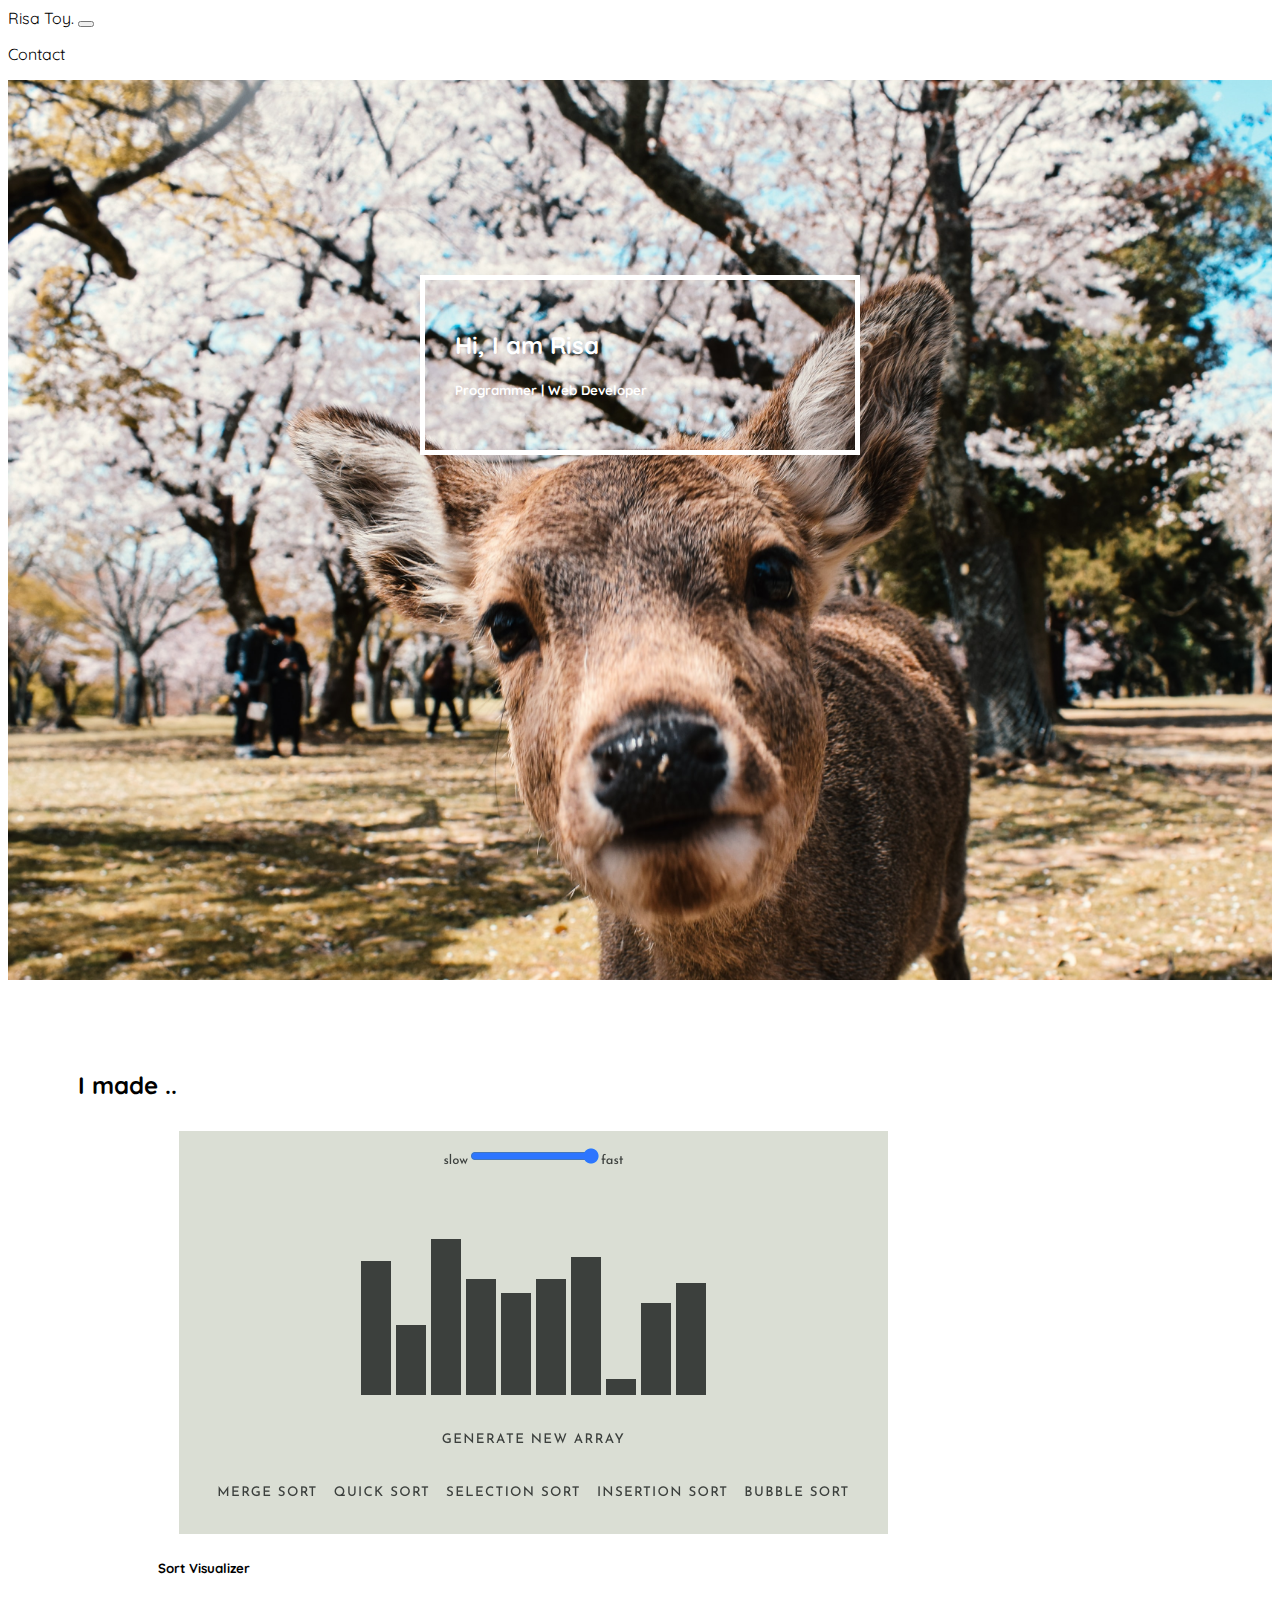
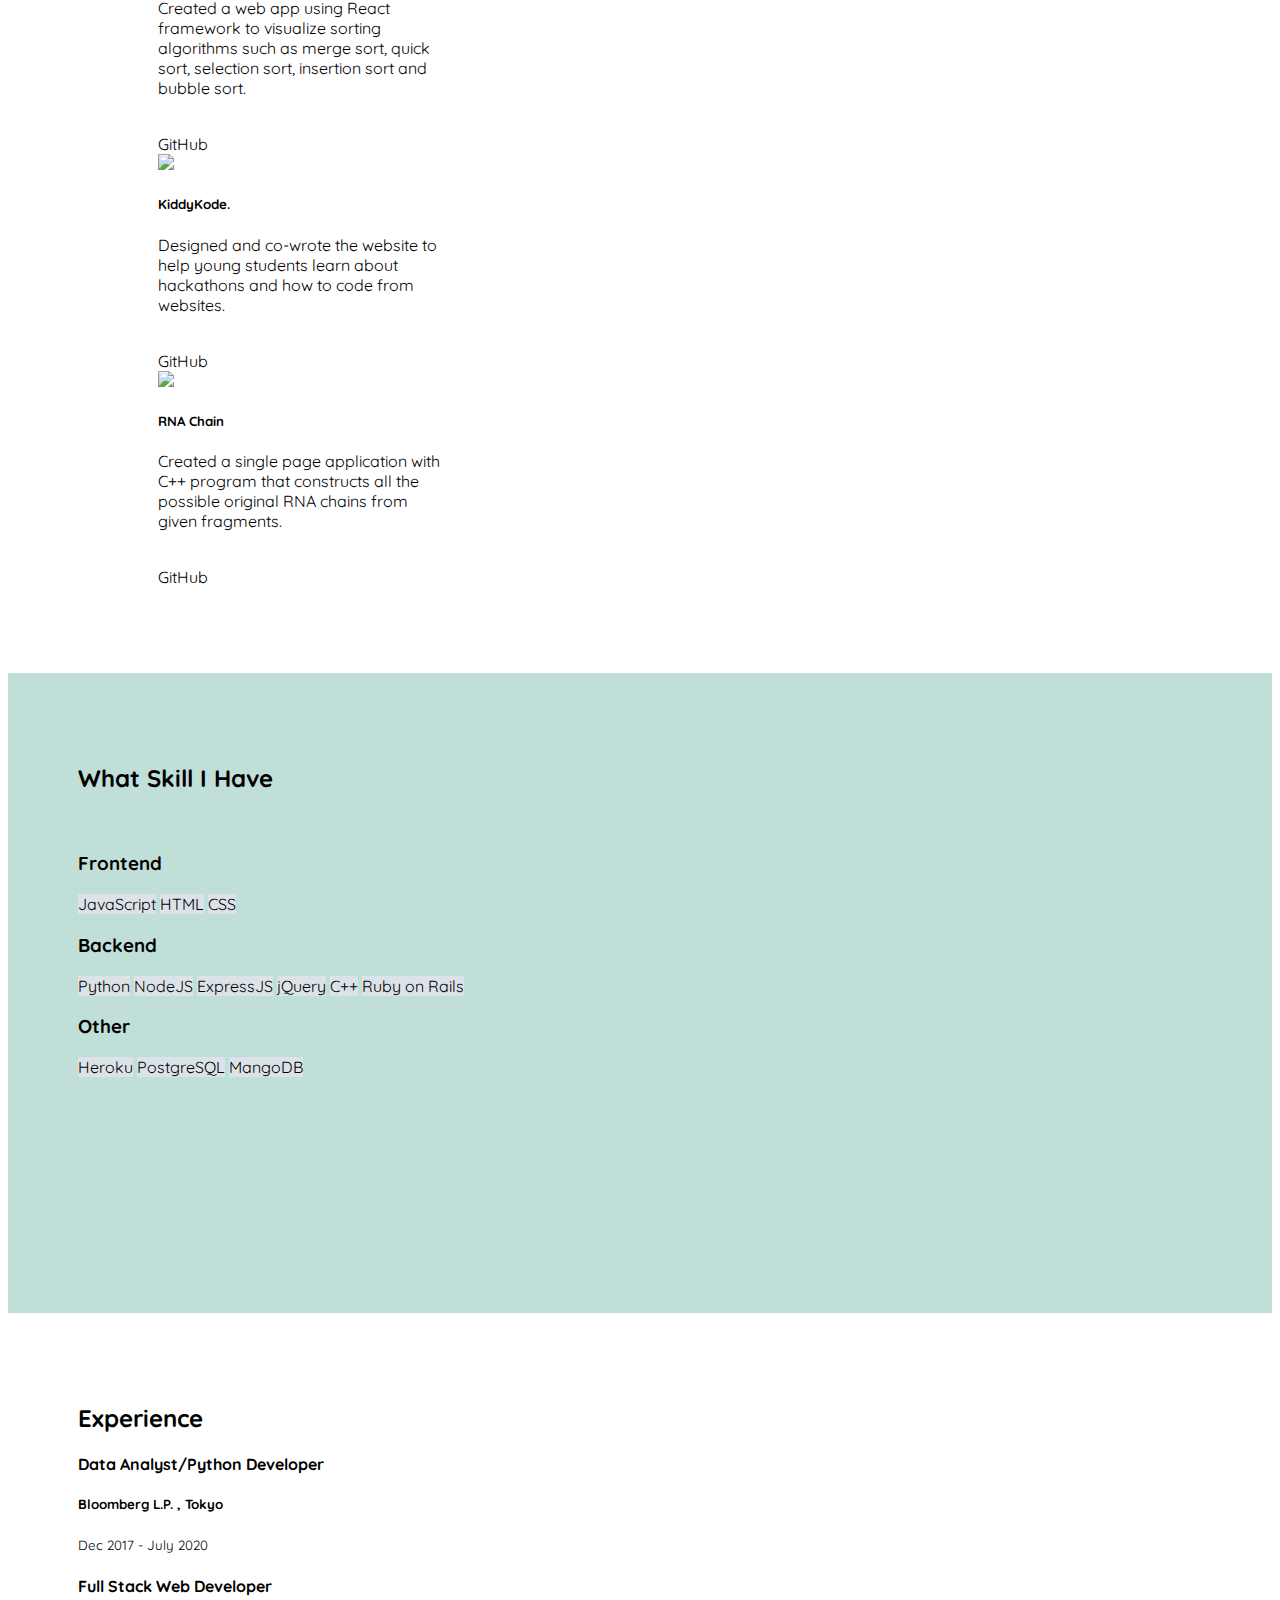
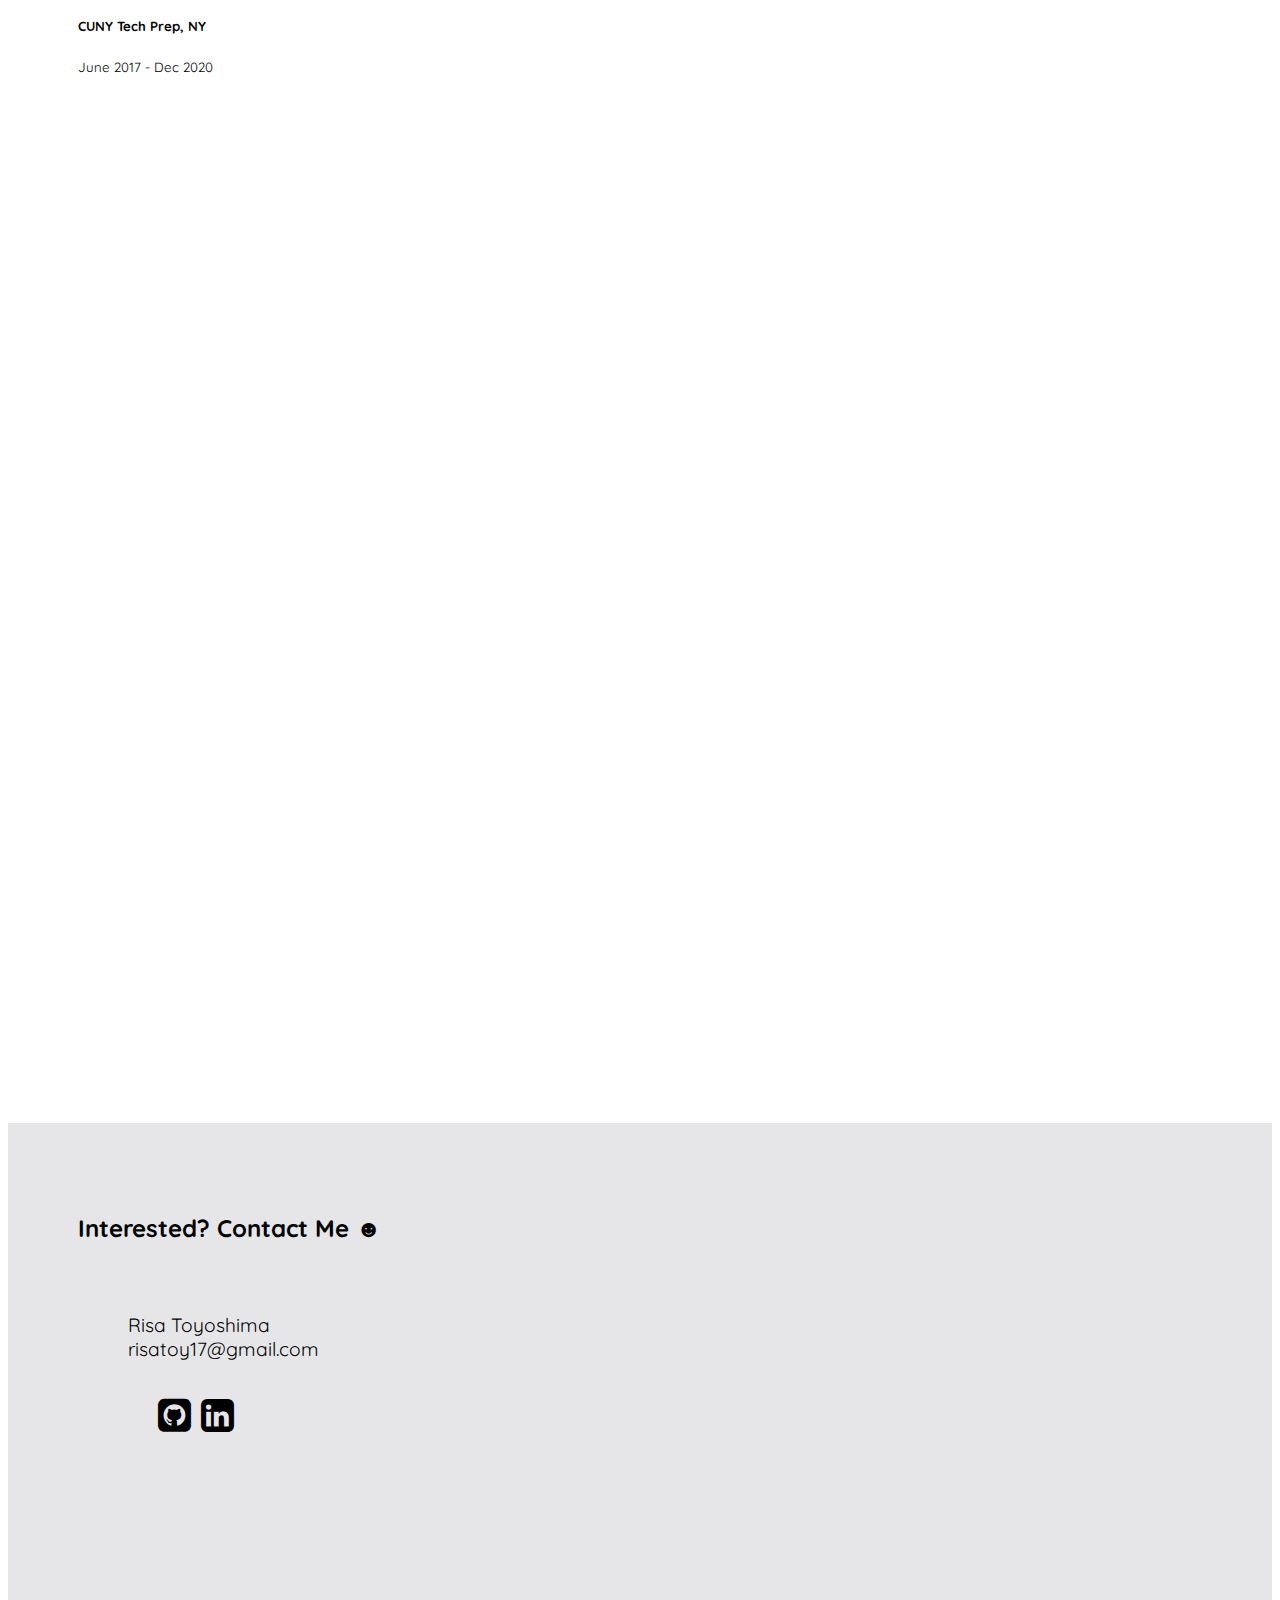
==== commit c7a13cd5: "updated my experience" ====
--- a/index.html
+++ b/index.html
@@ -53,7 +53,7 @@
 	<div id="header" class="text-center box1" style="background-image: url(images/header.jpg)">
 		<div id="header-box">
 			<h2> Hi, I am Risa</h2>
-			<h4> Developer </h4>
+			<h5> Programmer | Web Developer </h5>
 		</div>
 	</div>
 
@@ -132,8 +132,24 @@
 	</div>
 
 	<div class="text-center box2">
-			<h2> Currently I am working on .. </h2>
+			<h2> Experience </h2>
+			<div class="text-center">
+				<div class="p-3">
+					<h4>Data Analyst/Python Developer</h4>
+					<h5>Bloomberg L.P. , Tokyo</h5>
+					<small class="text-muted">Dec 2017 - July 2020</small>
+				</div>
+				<div class="p-3">
+					<h4>Full Stack Web Developer</h4>
+					<h5>CUNY Tech Prep, NY</h5>
+					<small class="text-muted">June 2017 - Dec 2020</small>
+				</div>
+
+
+
+			</div>
 			
+
 	</div>
 
 	<div class="text-center box1" style="background-image: url(images/adventure.jpg)">
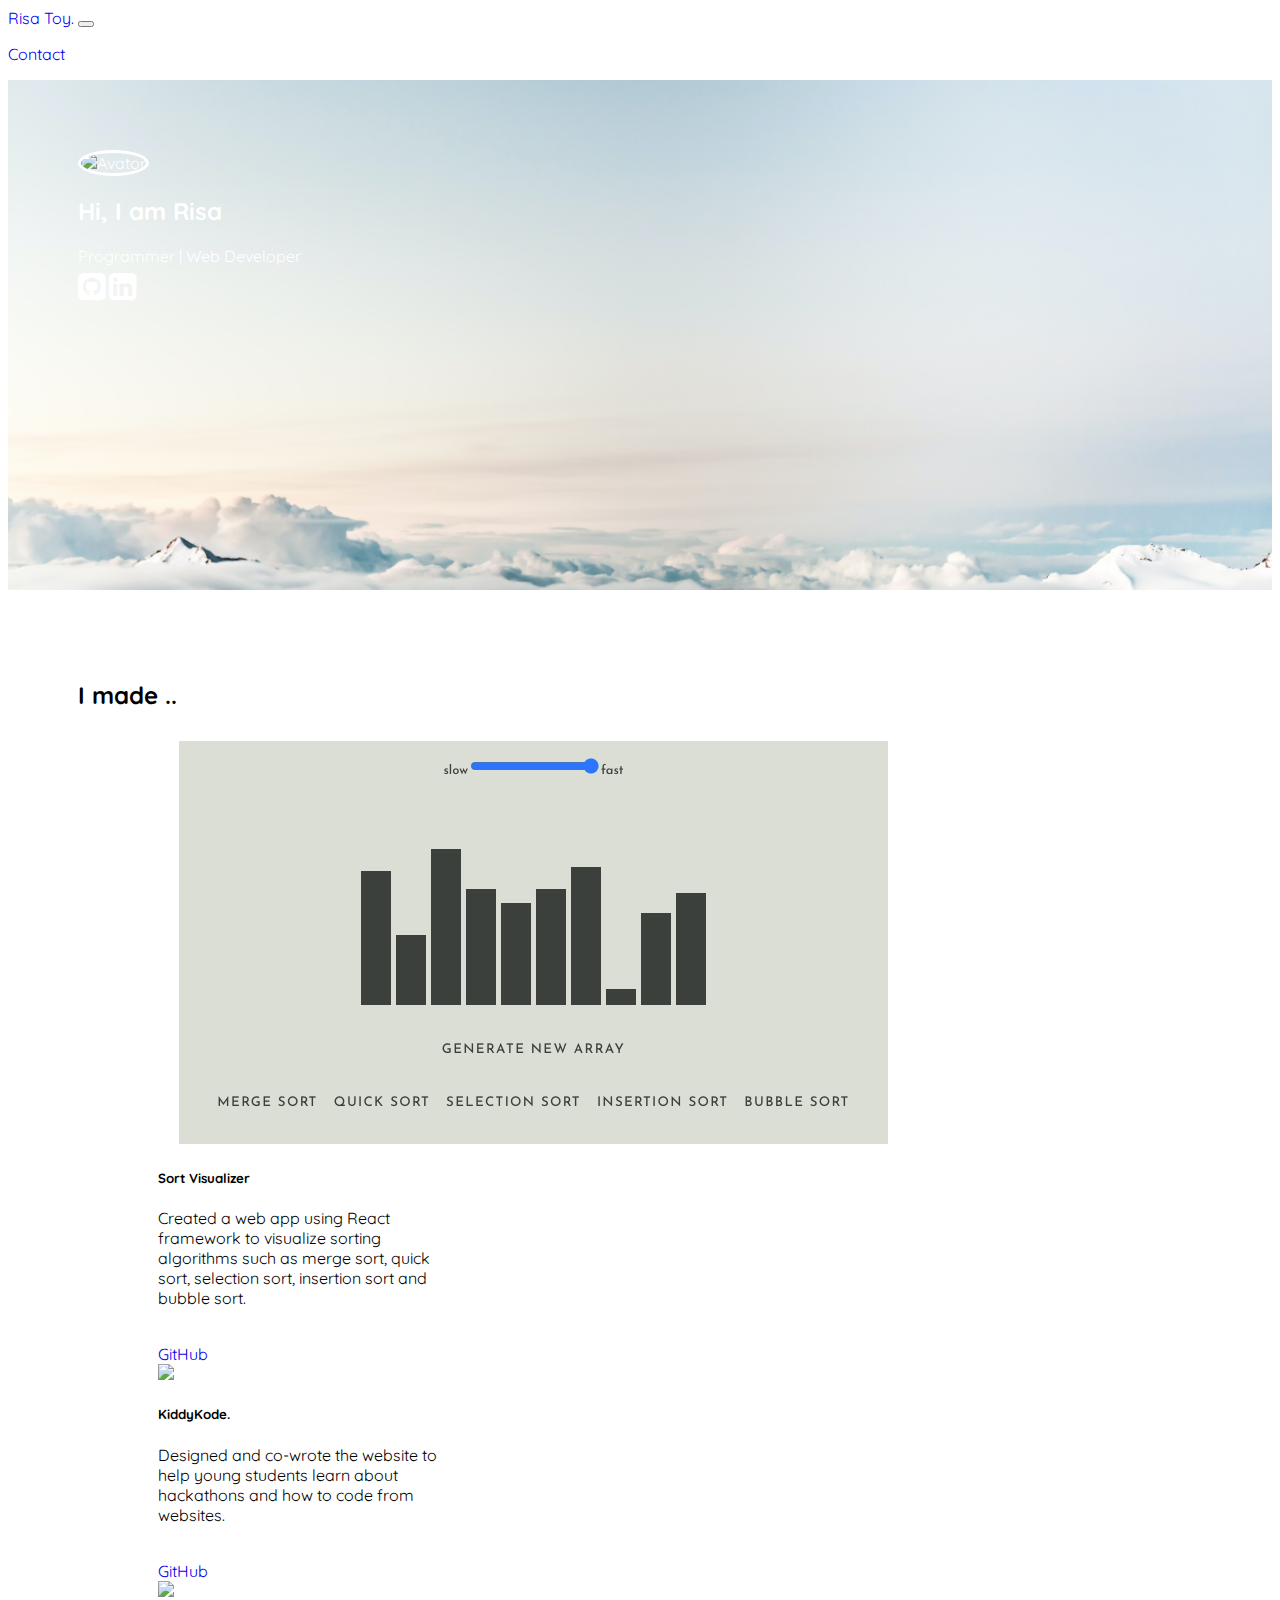
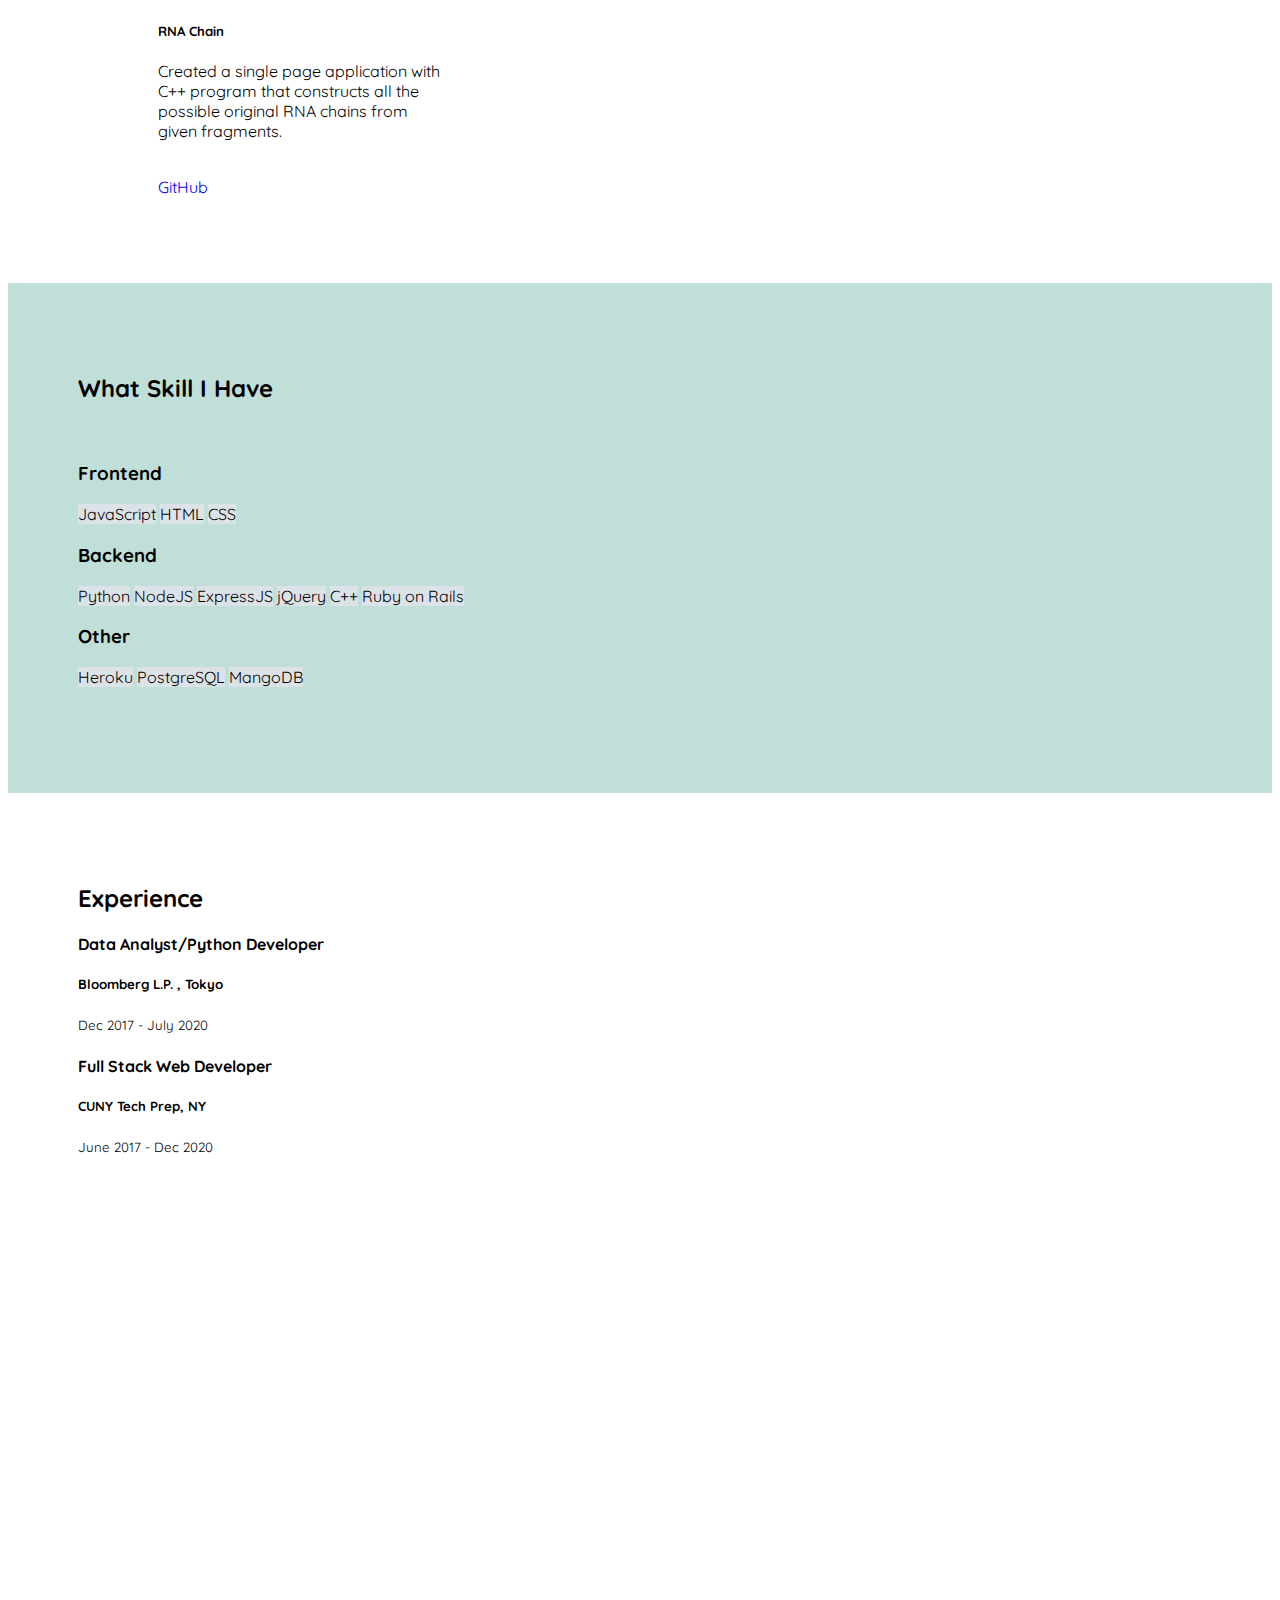
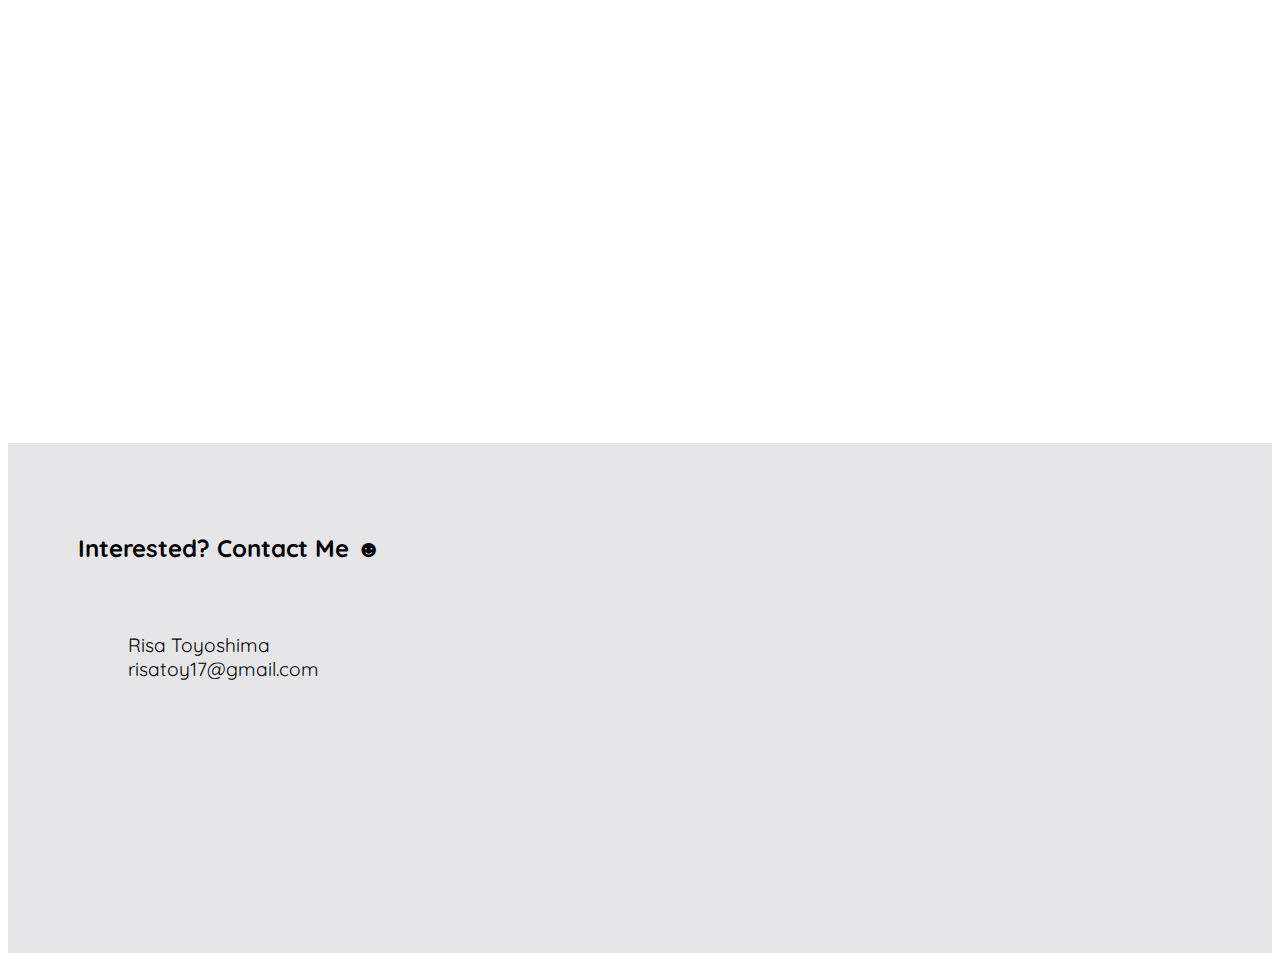
==== commit eadace32: "updated header profile" ====
--- a/index.html
+++ b/index.html
@@ -51,9 +51,22 @@
 
 
 	<div id="header" class="text-center box1" style="background-image: url(images/header.jpg)">
-		<div id="header-box">
+		<!-- <div id="header-box">
 			<h2> Hi, I am Risa</h2>
 			<h5> Programmer | Web Developer </h5>
+		</div> -->
+		<div class="row justify-content-md-center">
+			<div class="col-sm-6 col-sm-offset-3">
+				<img src="https://avatars.githubusercontent.com/u/17010683?v=4" alt="Avator" class="avator">
+				<h2>Hi, I am Risa</h2>
+				<div>
+					Programmer | Web Developer
+				</div>
+				<div>
+					<a href="https://github.com/Risatoy" class="social-link p-2"><i class="fa fa-github-square" aria-hidden="true"></i></a>
+					<a href="https://www.linkedin.com/in/risatoyoshima/" class="social-link p-2"><i class="fa fa-linkedin-square" aria-hidden="true"></i></a>
+				</div>
+			</div>
 		</div>
 	</div>
 
@@ -165,10 +178,6 @@
 		<div id="contact-box" class="text-center">
 			Risa Toyoshima<br>
 			risatoy17@gmail.com
-			<div id="social-buttons" class="text-center">
-				<a href="https://github.com/Risatoy"><i class="fa fa-github-square" aria-hidden="true"></i></a>
-				<a href="https://www.linkedin.com/in/risatoyoshima/"><i class="fa fa-linkedin-square" aria-hidden="true"></i></a>
-			</div>
 		</div>
 
 	</div>
--- a/css/styles.css
+++ b/css/styles.css
@@ -10,19 +10,18 @@
 
 #header {
 	color: white;
-	padding: 200px;
 }
 
-#header-box {
+/* #header-box {
 	outline: white solid thick;
 	width: 370px;
 	padding: 30px;
 	margin: auto;
-}
+} */
 
 .box1 {
 	background-position: center;
-	min-height: 500px;
+	min-height: 370px;
 	position: relative;
 	background-size: cover;
 	padding: 70px;
@@ -30,7 +29,7 @@
 
 .box2 {
 	background-position: center;
-	min-height: 630px;
+	min-height: 600px;
 	position: relative;
 	background-size: cover;
 	padding: 70px;
@@ -55,14 +54,13 @@
 
 }
 
-#social-buttons {
+/* #social-buttons {
 	padding: 30px;
 	font-size: 200%;
-}
+} */
 
 a {
 	text-decoration: none;
-	color: black !important;
 }
 
 #box-projects {
@@ -71,4 +69,20 @@
 
 .badge.badge-skill {
 	background-color: #dce3e8;
+}
+
+img.avator {
+	border: 3px solid #fff;
+	border-radius: 50%;
+	width: 37%;
+	height: auto;
+}
+
+.social-link{
+	color: #fff;
+	font-size: 2rem;
+}
+
+.social-link:hover {
+	color: rgba(255, 255, 255, 0.774);
 }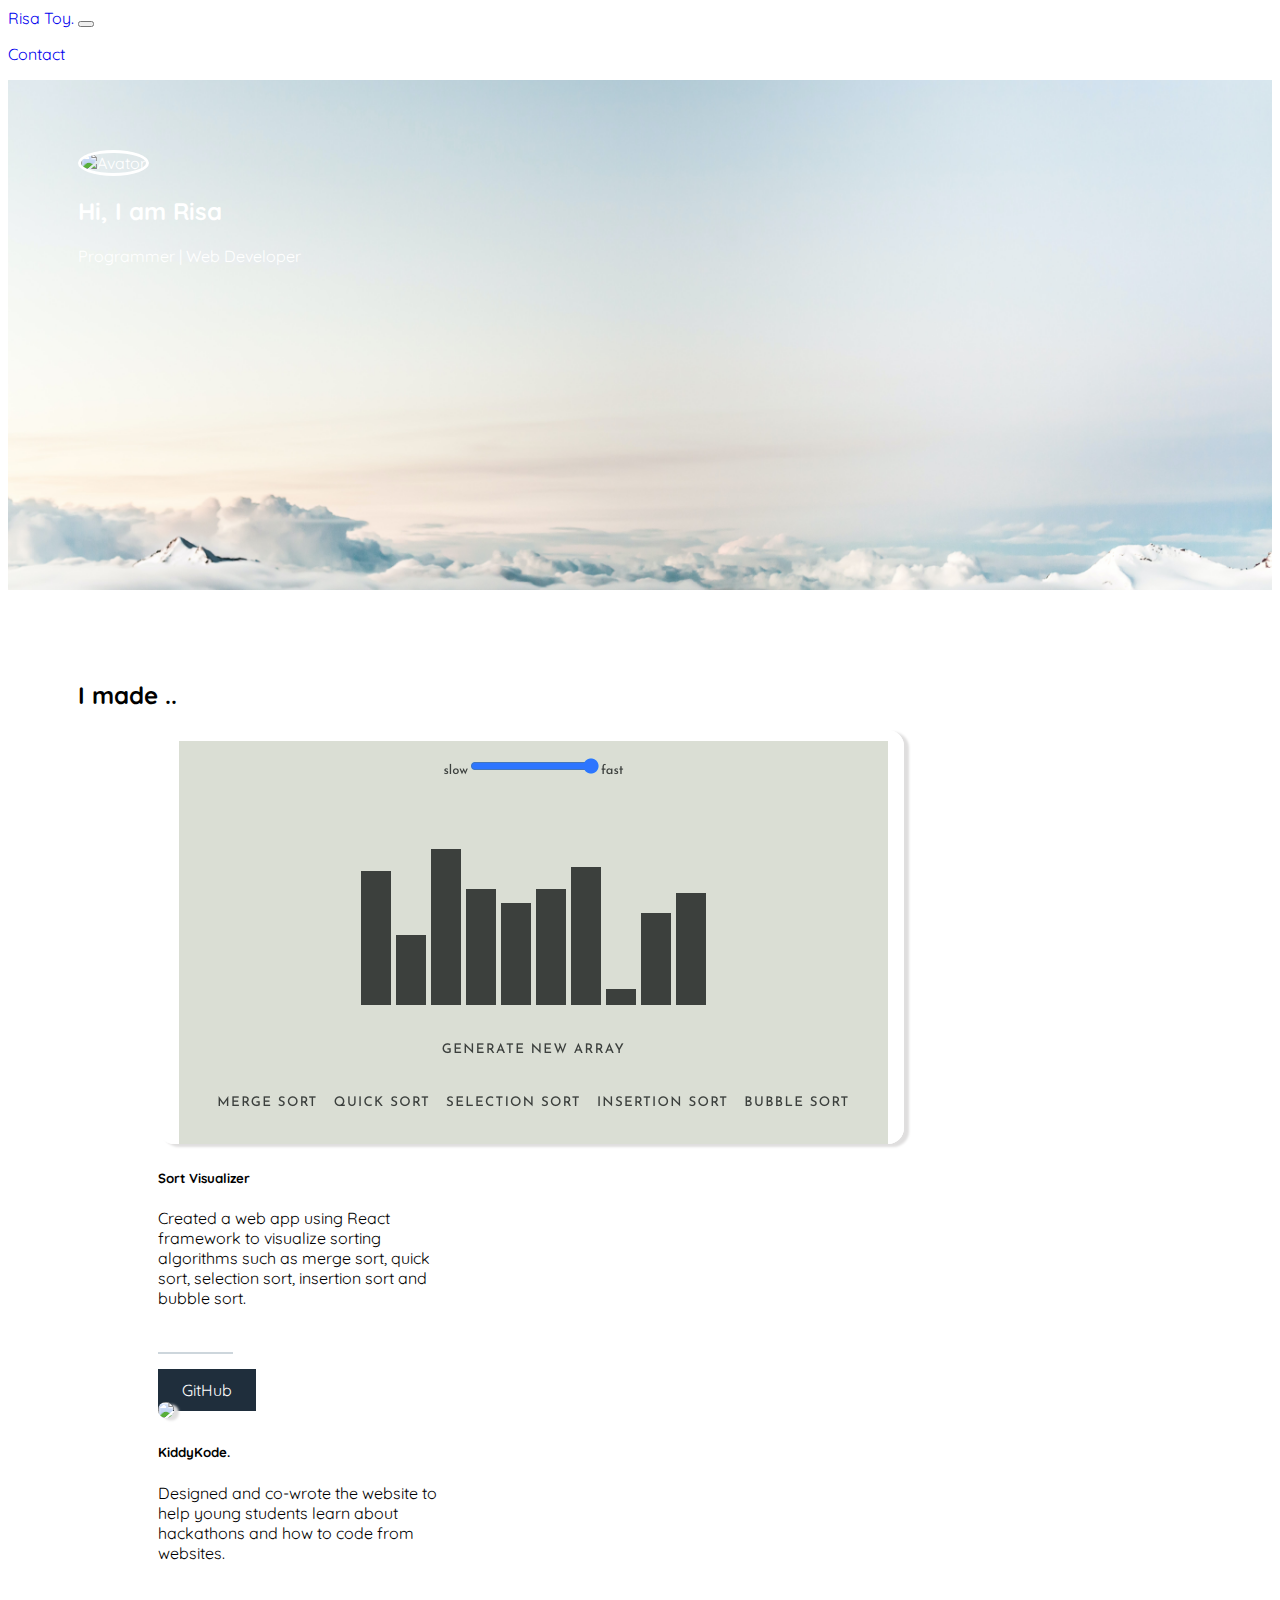
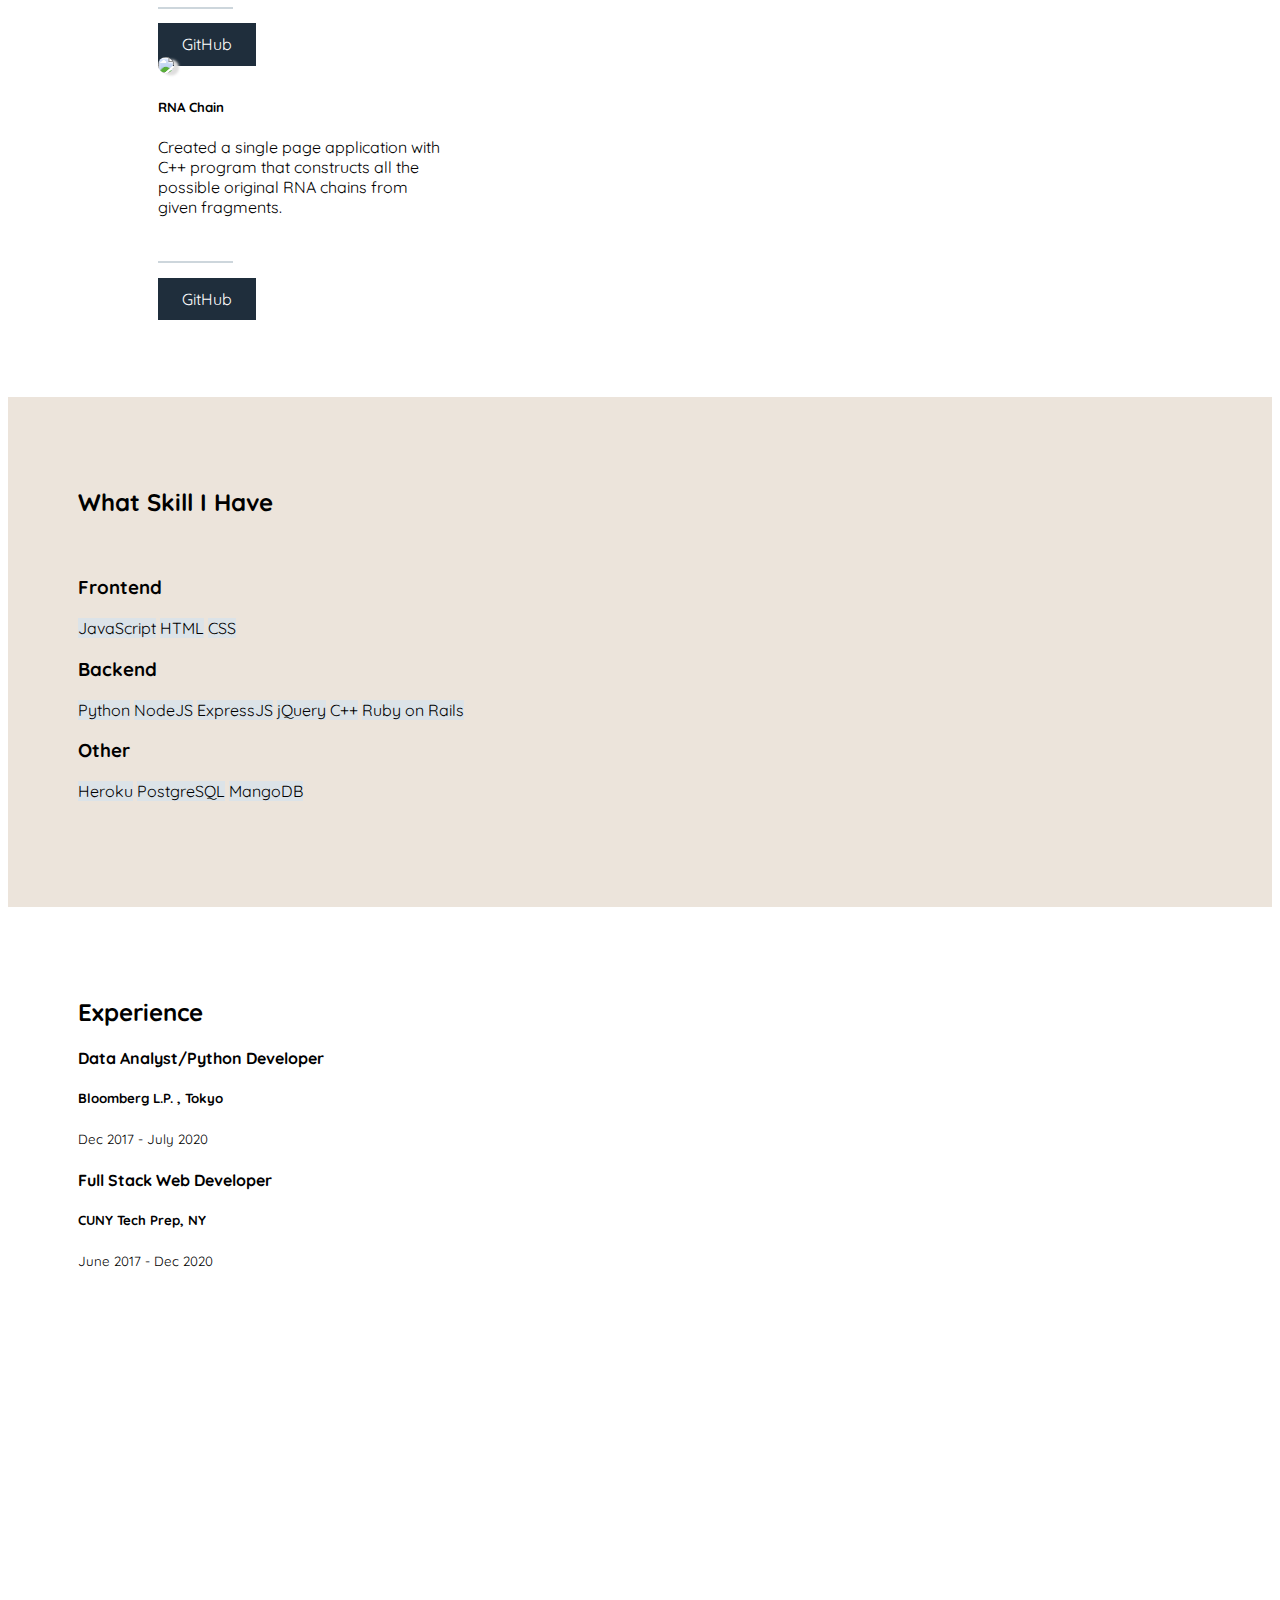
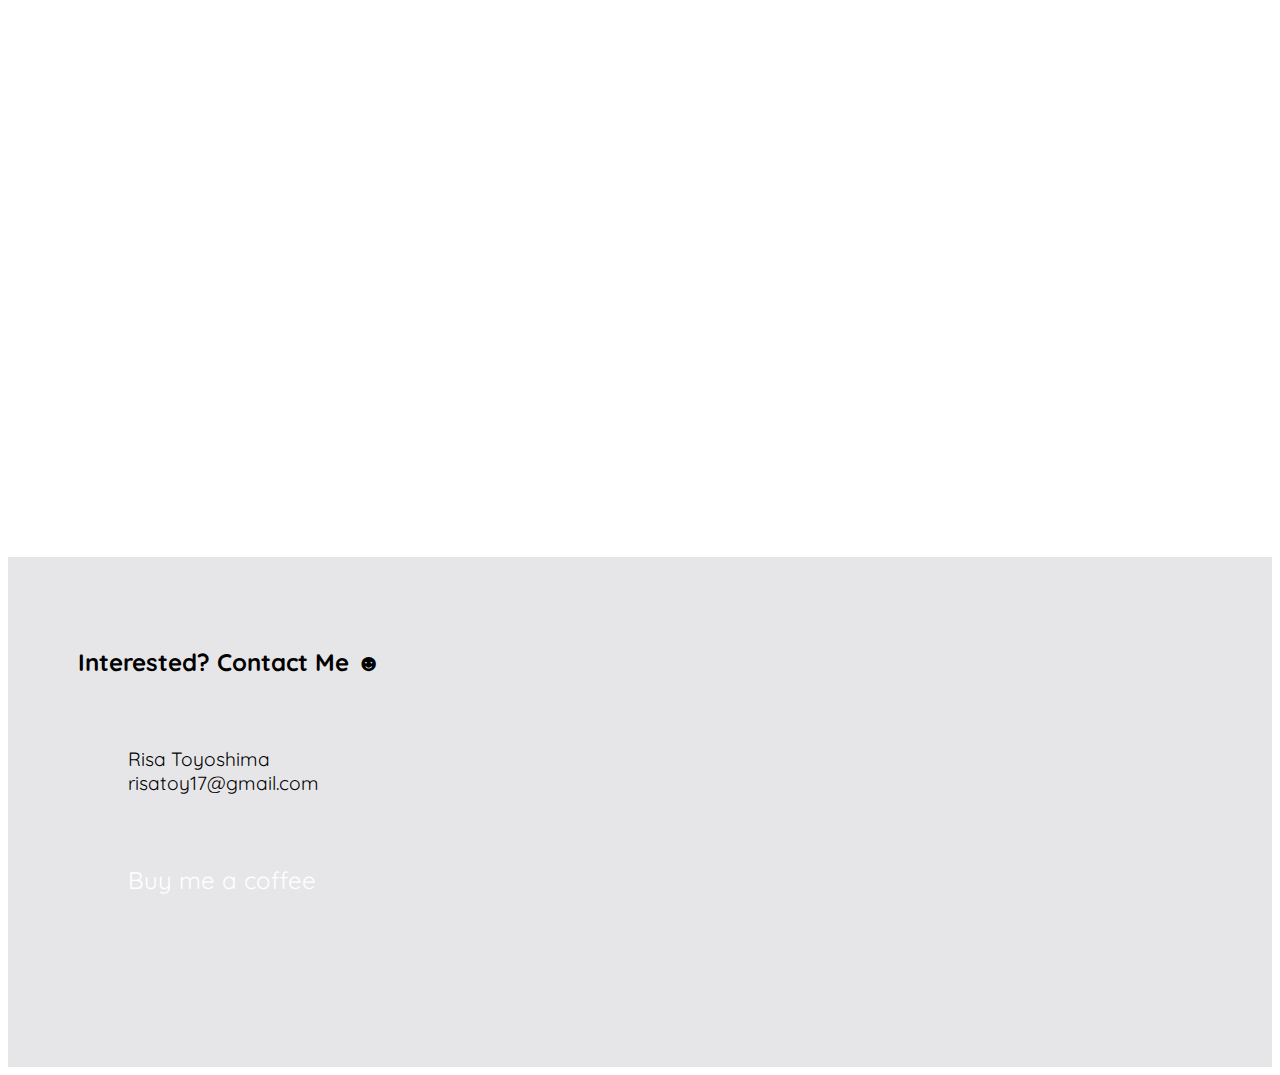
==== commit c3813eab: "updated fontawesome" ====
--- a/index.html
+++ b/index.html
@@ -9,7 +9,8 @@
 	 <!-- Bootstrap CSS -->
 	<link rel="stylesheet" href="https://cdn.jsdelivr.net/npm/bootstrap@4.6.0/dist/css/bootstrap.min.css" integrity="sha384-B0vP5xmATw1+K9KRQjQERJvTumQW0nPEzvF6L/Z6nronJ3oUOFUFpCjEUQouq2+l" crossorigin="anonymous">
 	
-	<link rel="stylesheet" type="text/css" href="https://maxcdn.bootstrapcdn.com/font-awesome/4.7.0/css/font-awesome.min.css">  <!-- Font Awesome cdn -->
+	<!-- FontAwesome -->
+	<script src="https://kit.fontawesome.com/d18b228da2.js" crossorigin="anonymous"></script>
 
 	<style>
 	/*for mobile screen*/
@@ -25,14 +26,14 @@
 		  z-index:-1;
 		  width:100%;
 		  height:100vh;
-		  background:url(images/background.jpg) center/cover no-repeat; 
+		  background: #fff center/cover no-repeat; 
 		  -webkit-background-size:cover;/*Android4*/
   	}
 	}
 	</style>
 
 </head>
-<body style="background-image: url(images/background.jpg); background-attachment: fixed;">
+<body>
 	<div id="wrap">
 		<nav class="navbar navbar-expand-lg navbar-light bg-light">
 			<a class="navbar-brand" href="#">Risa Toy.</a>
@@ -75,34 +76,37 @@
 
 		<dir class="row ">
 			<dir class='col-sm-4'>
-				<div class="card" style="width: 18rem;">
+				<div class="card project-card" style="width: 18rem;">
 					<img src="images/sortvisualizer_screenshot.png" class="card-img-top">
-					<div class="card-body">
+					<div class="card-body text-left">
 						<h5 class="card-title">Sort Visualizer</h5>
-						<p class="card-text">Created a web app using React framework to visualize sorting algorithms such as merge sort, quick sort, selection sort, insertion sort and bubble sort. <br><br></p>
-						<a href="https://github.com/risatoy/sort-visualizer" class="btn btn-primary">GitHub</a>
+						<p class="card-text text-muted">Created a web app using React framework to visualize sorting algorithms such as merge sort, quick sort, selection sort, insertion sort and bubble sort. <br><br></p>
+						<div class="break break-grid"></div>
+						<a href="https://github.com/risatoy/sort-visualizer" class="btn project-btn">GitHub</a>
 					</div>
 				</div>
 			</dir>
 
 			<dir class='col-sm-4'>
-				<div class="card" style="width: 18rem;">
+				<div class="card project-card" style="width: 18rem;">
 					<img src="images/kiddykode_screenshot.jpg" class="card-img-top">
-					<div class="card-body">
+					<div class="card-body text-left">
 						<h5 class="card-title">KiddyKode.</h5>
-						<p class="card-text">Designed and co-wrote the website to help young students learn about hackathons and how to code from websites. <br><br></p>
-						<a href="https://github.com/risatoy/KiddyKode" class="btn btn-primary">GitHub</a>
+						<p class="card-text text-muted">Designed and co-wrote the website to help young students learn about hackathons and how to code from websites. <br><br></p>
+						<div class="break break-grid"></div>
+						<a href="https://github.com/risatoy/KiddyKode" class="btn project-btn">GitHub</a>
 					</div>
 				</div>
 			</dir>
 
 			<dir class='col-sm-4'>
-				<div class="card" style="width: 18rem;">
+				<div class="card project-card" style="width: 18rem;">
 					<img src="images/rnachain_screenshot.jpg" class="card-img-top">
-					<div class="card-body">
+					<div class="card-body text-left">
 						<h5 class="card-title">RNA Chain</h5>
-						<p class="card-text">Created a single page application with C++ program that constructs all the possible original RNA chains from given fragments. <br><br></p>
-						<a href="https://github.com/risatoy/RNAchain" class="btn btn-primary">GitHub</a>
+						<p class="card-text text-muted">Created a single page application with C++ program that constructs all the possible original RNA chains from given fragments. <br><br></p>
+						<div class="break break-grid"></div>
+						<a href="https://github.com/risatoy/RNAchain" class="btn project-btn">GitHub</a>
 					</div>
 				</div>
 			</dir>
@@ -110,7 +114,7 @@
 
 	</div>
 
-	<div class="text-center box1" style="background-color: #c0dfd9">
+	<div class="text-center box1" style="background-color: #ece4db">
 		<h2> What Skill I Have </h2>
 		<br >
 		<div class="row">
@@ -178,6 +182,9 @@
 		<div id="contact-box" class="text-center">
 			Risa Toyoshima<br>
 			risatoy17@gmail.com
+			<div id="coffee-box">
+				<a href="https://www.buymeacoffee.com/risatoy" class="p-4"><i class="fas fa-coffee" aria-hidden="true"></i> Buy me a coffee</a>
+			</div>
 		</div>
 
 	</div>
--- a/css/styles.css
+++ b/css/styles.css
@@ -63,6 +63,7 @@
 	text-decoration: none;
 }
 
+
 #box-projects {
 	padding: 50px;
 }
@@ -85,4 +86,48 @@
 
 .social-link:hover {
 	color: rgba(255, 255, 255, 0.774);
+}
+
+.card.project-card {
+	border: none;
+}
+
+.card.project-card img {
+	border-radius: 1rem;
+	box-shadow: 5px 2.5px 2.5px rgb(223, 222, 222);
+}
+
+.break {
+	width: 75px;
+	height: 2px;
+	background-color: #cdd6dc;
+	margin: 1.5rem 0;
+}
+
+a.project-btn {
+	color: #fff;
+	background-color: rgb(31, 46, 60);
+	font-size: 1rem;
+	line-height: 1.5rem;
+	padding: 0.7rem 1.5rem;
+	transition-duration: 0.35s;
+}
+
+#contact-box #coffee-box{
+	padding: 70px 0 35px;
+}
+
+#contact-box #coffee-box a {
+	color: white;
+	font-size: 1.5rem;
+	text-decoration: none;
+}
+
+#contact-box #coffee-box a:hover{
+	transform: scale(1.5);
+}
+
+#contact-box #coffee-box a i{
+	color: rgb(46, 117, 76);
+
 }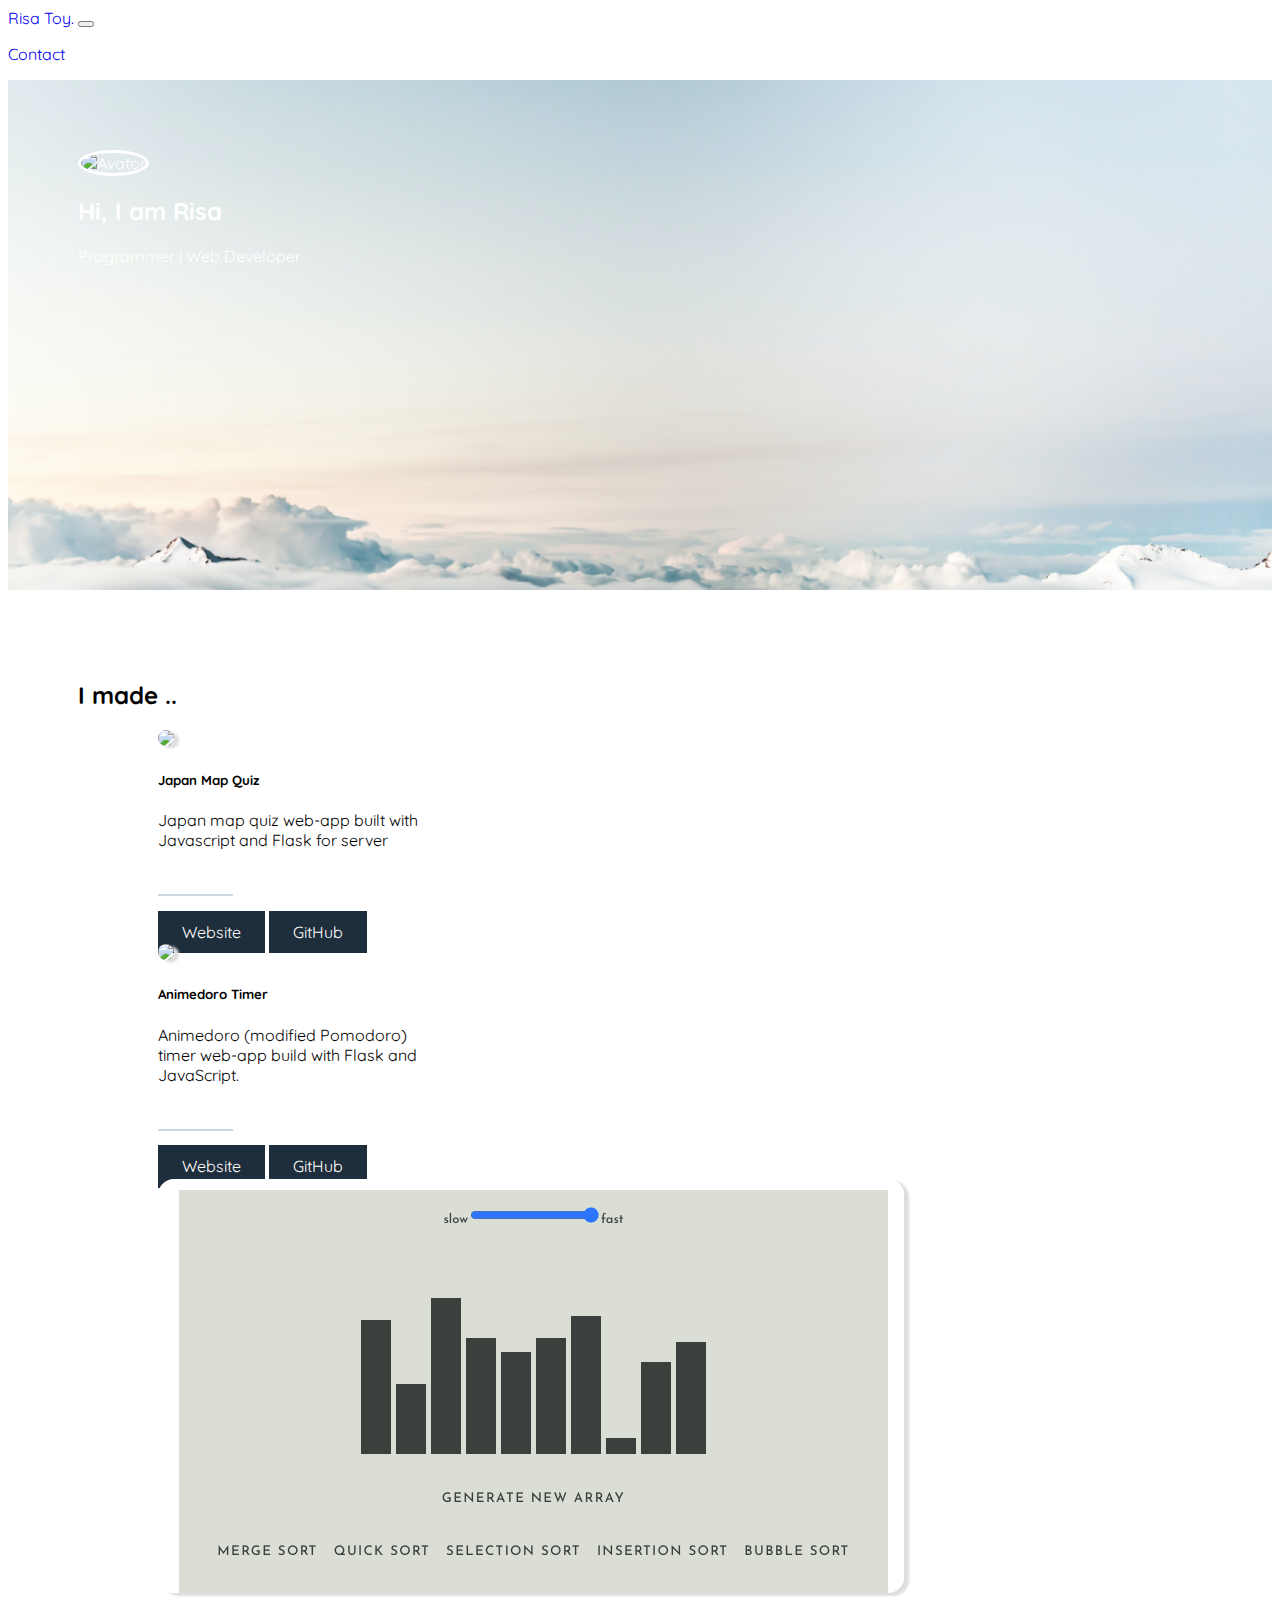
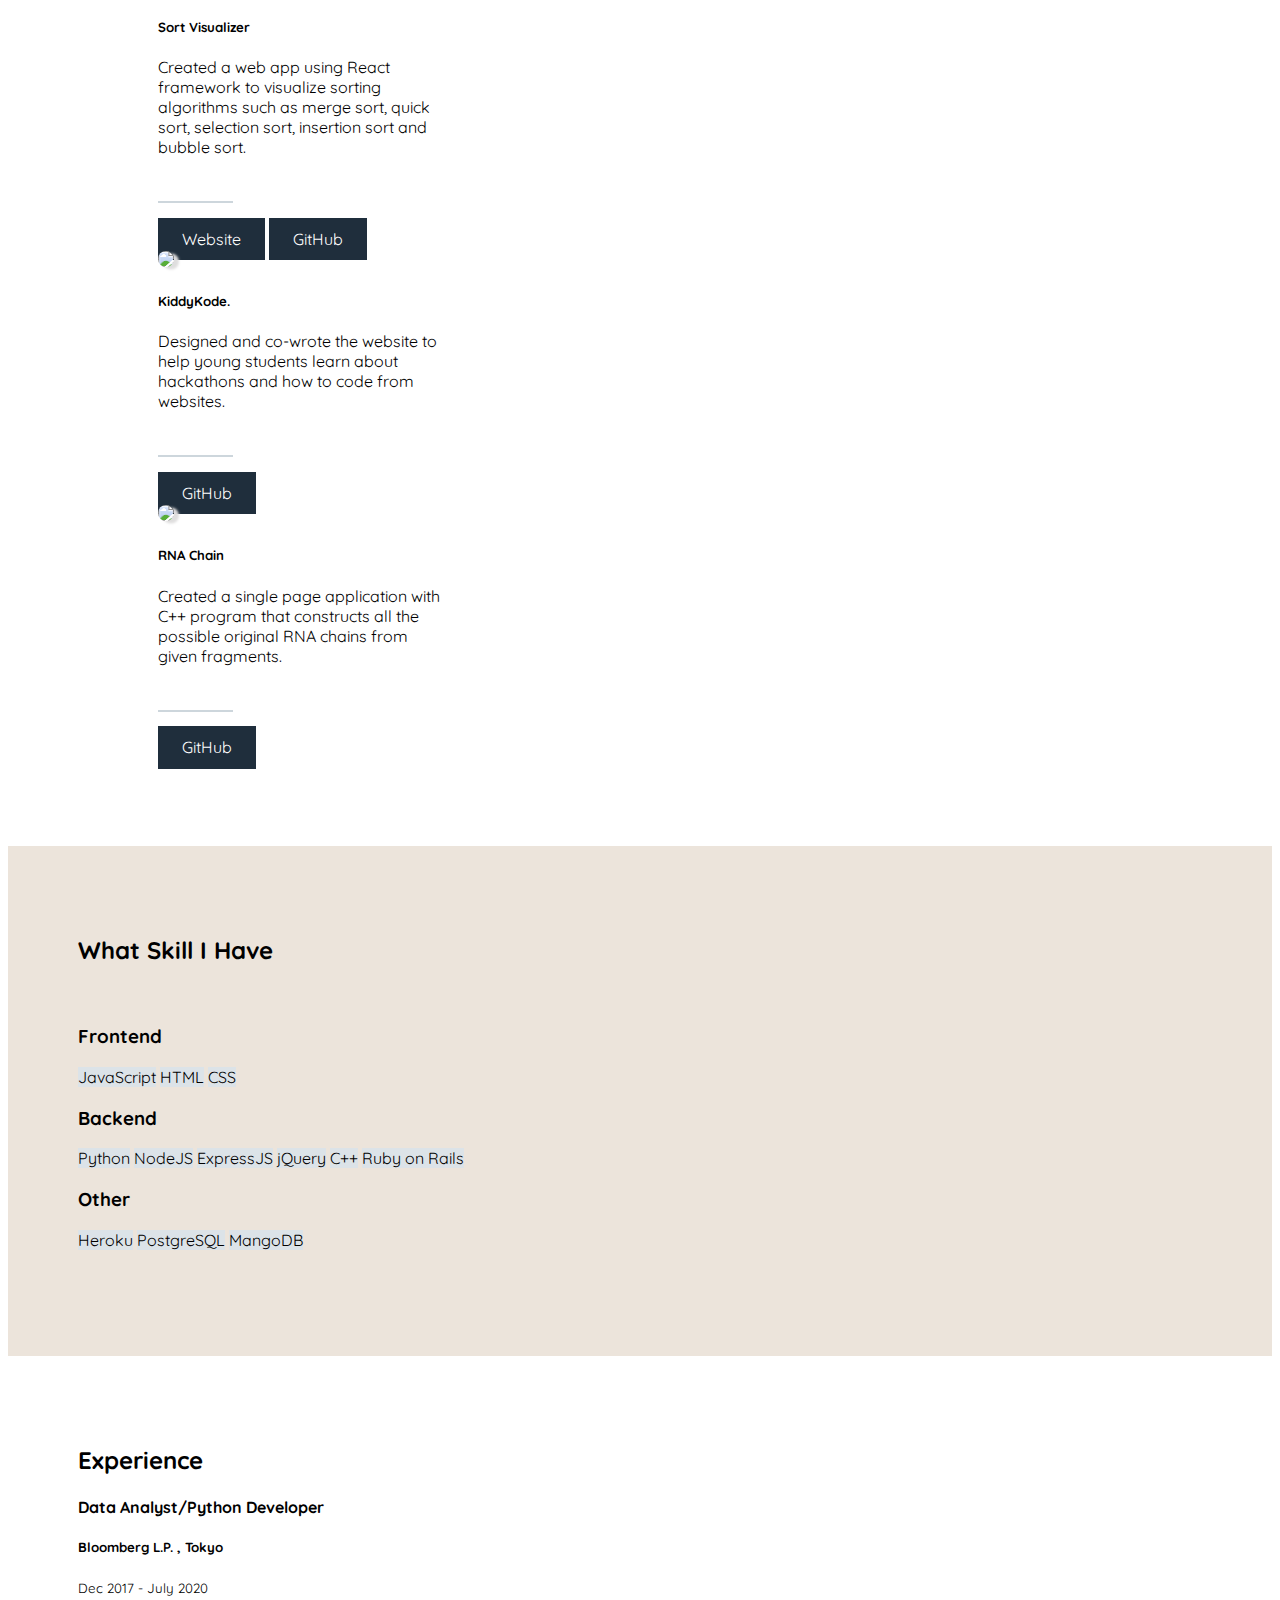
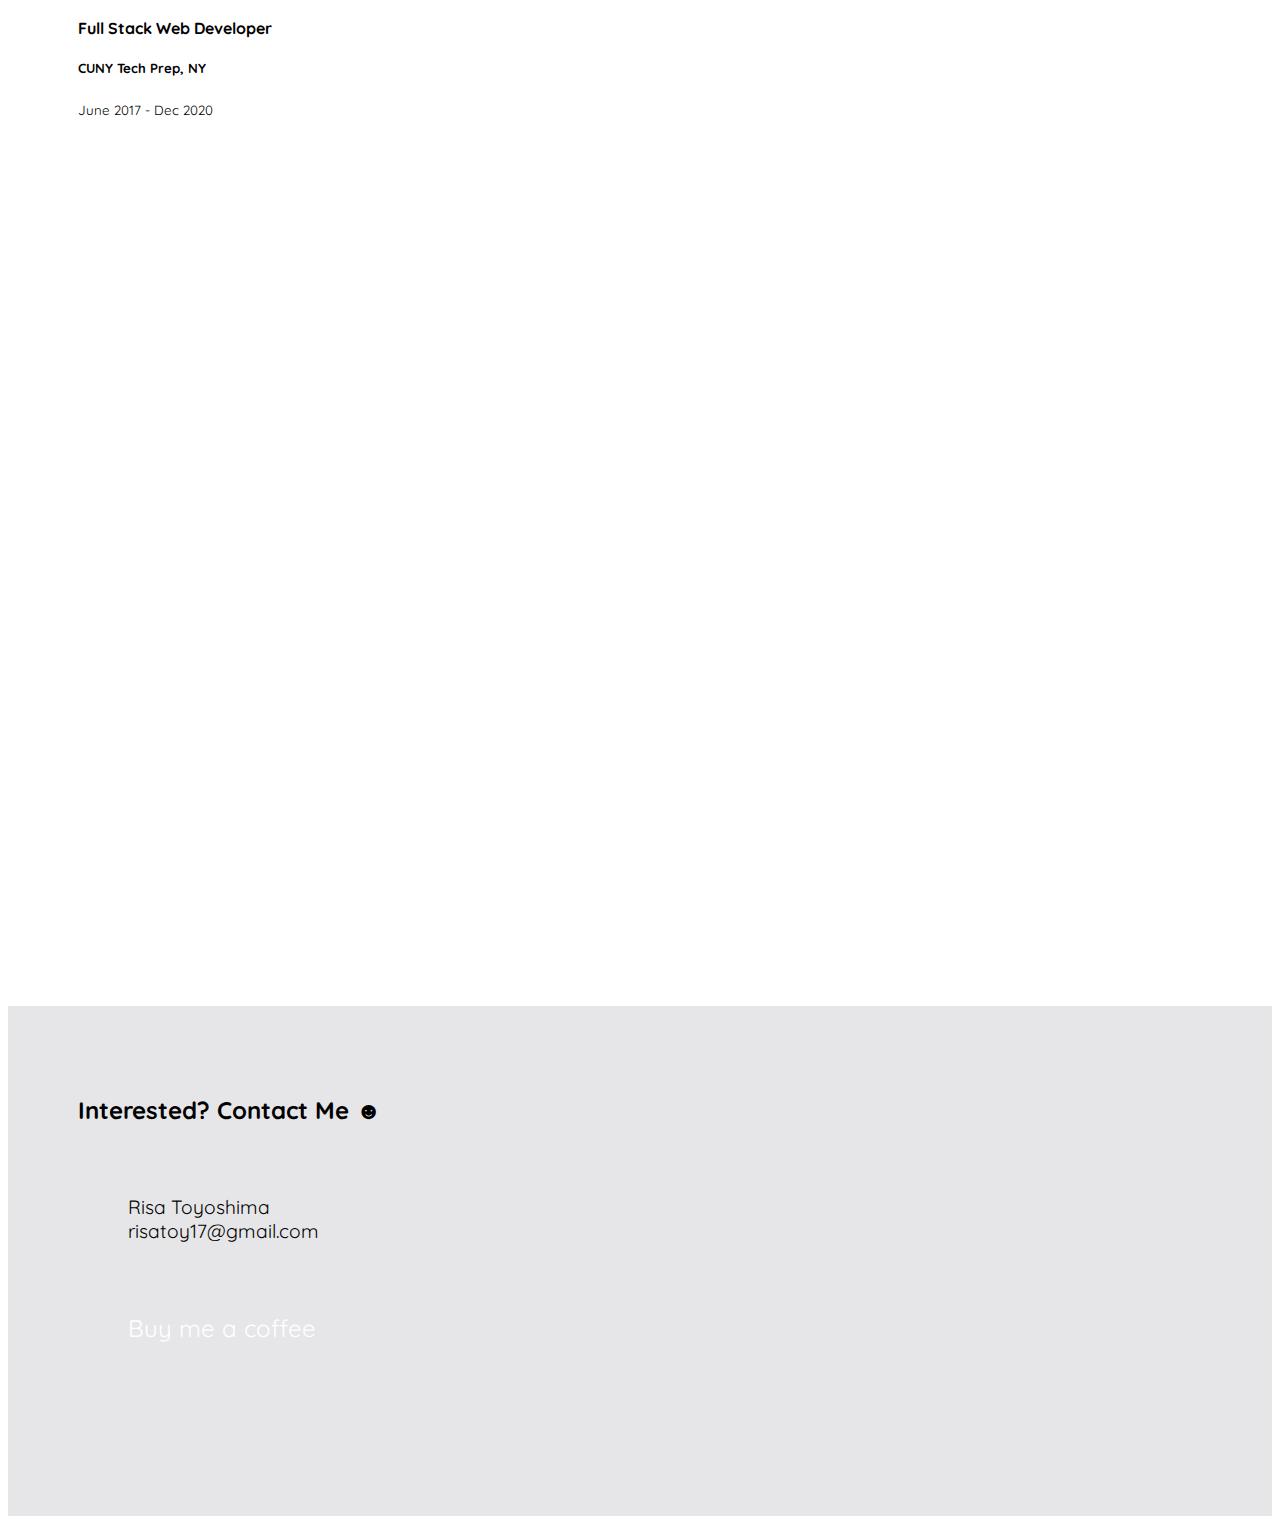
==== commit 6a2ceeeb: "added blog link" ====
--- a/index.html
+++ b/index.html
@@ -66,6 +66,7 @@
 				<div>
 					<a href="https://github.com/Risatoy" class="social-link p-2"><i class="fa fa-github-square" aria-hidden="true"></i></a>
 					<a href="https://www.linkedin.com/in/risatoyoshima/" class="social-link p-2"><i class="fa fa-linkedin-square" aria-hidden="true"></i></a>
+					<a href="https://risatoy.github.io/blog/" class="social-link p-2"><i class="fa fa-blog" aria-hidden="true"></i></a>
 				</div>
 			</div>
 		</div>
@@ -77,12 +78,45 @@
 		<dir class="row ">
 			<dir class='col-sm-4'>
 				<div class="card project-card" style="width: 18rem;">
+					<img src="images/japanmapquiz_screenshot.png" class="card-img-top">
+					<div class="card-body text-left">
+						<h5 class="card-title">Japan Map Quiz</h5>
+						<p class="card-text text-muted">Japan map quiz web-app built with Javascript and Flask for server<br><br></p>
+						<div class="text-center">
+							<div class="break break-grid"></div>
+							<a href="https://japan-map-quiz.herokuapp.com/" class="btn project-btn">Website</a>
+							<a href="https://github.com/risatoy/japan-map-quiz" class="btn project-btn">GitHub</a>
+						</div>
+					</div>
+				</div>
+			</dir>
+
+			<dir class='col-sm-4'>
+				<div class="card project-card" style="width: 18rem;">
+					<img src="images/placeholder.jpg" class="card-img-top">
+					<div class="card-body text-left">
+						<h5 class="card-title">Animedoro Timer</h5>
+						<p class="card-text text-muted">Animedoro (modified Pomodoro) timer web-app build with Flask and JavaScript. <br><br></p>
+						<div class="text-center">
+							<div class="break break-grid"></div>
+							<a href="https://animedoro-timer.herokuapp.com/" class="btn project-btn">Website</a>
+							<a href="https://github.com/risatoy/animedoro-timer" class="btn project-btn">GitHub</a>
+						</div>
+					</div>
+				</div>
+			</dir>
+
+			<dir class='col-sm-4'>
+				<div class="card project-card" style="width: 18rem;">
 					<img src="images/sortvisualizer_screenshot.png" class="card-img-top">
 					<div class="card-body text-left">
 						<h5 class="card-title">Sort Visualizer</h5>
 						<p class="card-text text-muted">Created a web app using React framework to visualize sorting algorithms such as merge sort, quick sort, selection sort, insertion sort and bubble sort. <br><br></p>
-						<div class="break break-grid"></div>
-						<a href="https://github.com/risatoy/sort-visualizer" class="btn project-btn">GitHub</a>
+						<div class="text-center">
+							<div class="break break-grid"></div>
+							<a href="https://risatoy.github.io/sort-visualizer/" class="btn project-btn">Website</a>
+							<a href="https://github.com/risatoy/sort-visualizer" class="btn project-btn">GitHub</a>
+						</div>
 					</div>
 				</div>
 			</dir>
@@ -93,8 +127,10 @@
 					<div class="card-body text-left">
 						<h5 class="card-title">KiddyKode.</h5>
 						<p class="card-text text-muted">Designed and co-wrote the website to help young students learn about hackathons and how to code from websites. <br><br></p>
-						<div class="break break-grid"></div>
-						<a href="https://github.com/risatoy/KiddyKode" class="btn project-btn">GitHub</a>
+						<div class="text-center">
+							<div class="break break-grid"></div>
+							<a href="https://github.com/risatoy/KiddyKode" class="btn project-btn">GitHub</a>
+						</div>
 					</div>
 				</div>
 			</dir>
@@ -105,8 +141,10 @@
 					<div class="card-body text-left">
 						<h5 class="card-title">RNA Chain</h5>
 						<p class="card-text text-muted">Created a single page application with C++ program that constructs all the possible original RNA chains from given fragments. <br><br></p>
-						<div class="break break-grid"></div>
-						<a href="https://github.com/risatoy/RNAchain" class="btn project-btn">GitHub</a>
+						<div class="text-center">
+							<div class="break break-grid"></div>
+							<a href="https://github.com/risatoy/RNAchain" class="btn project-btn">GitHub</a>
+						</div>
 					</div>
 				</div>
 			</dir>
